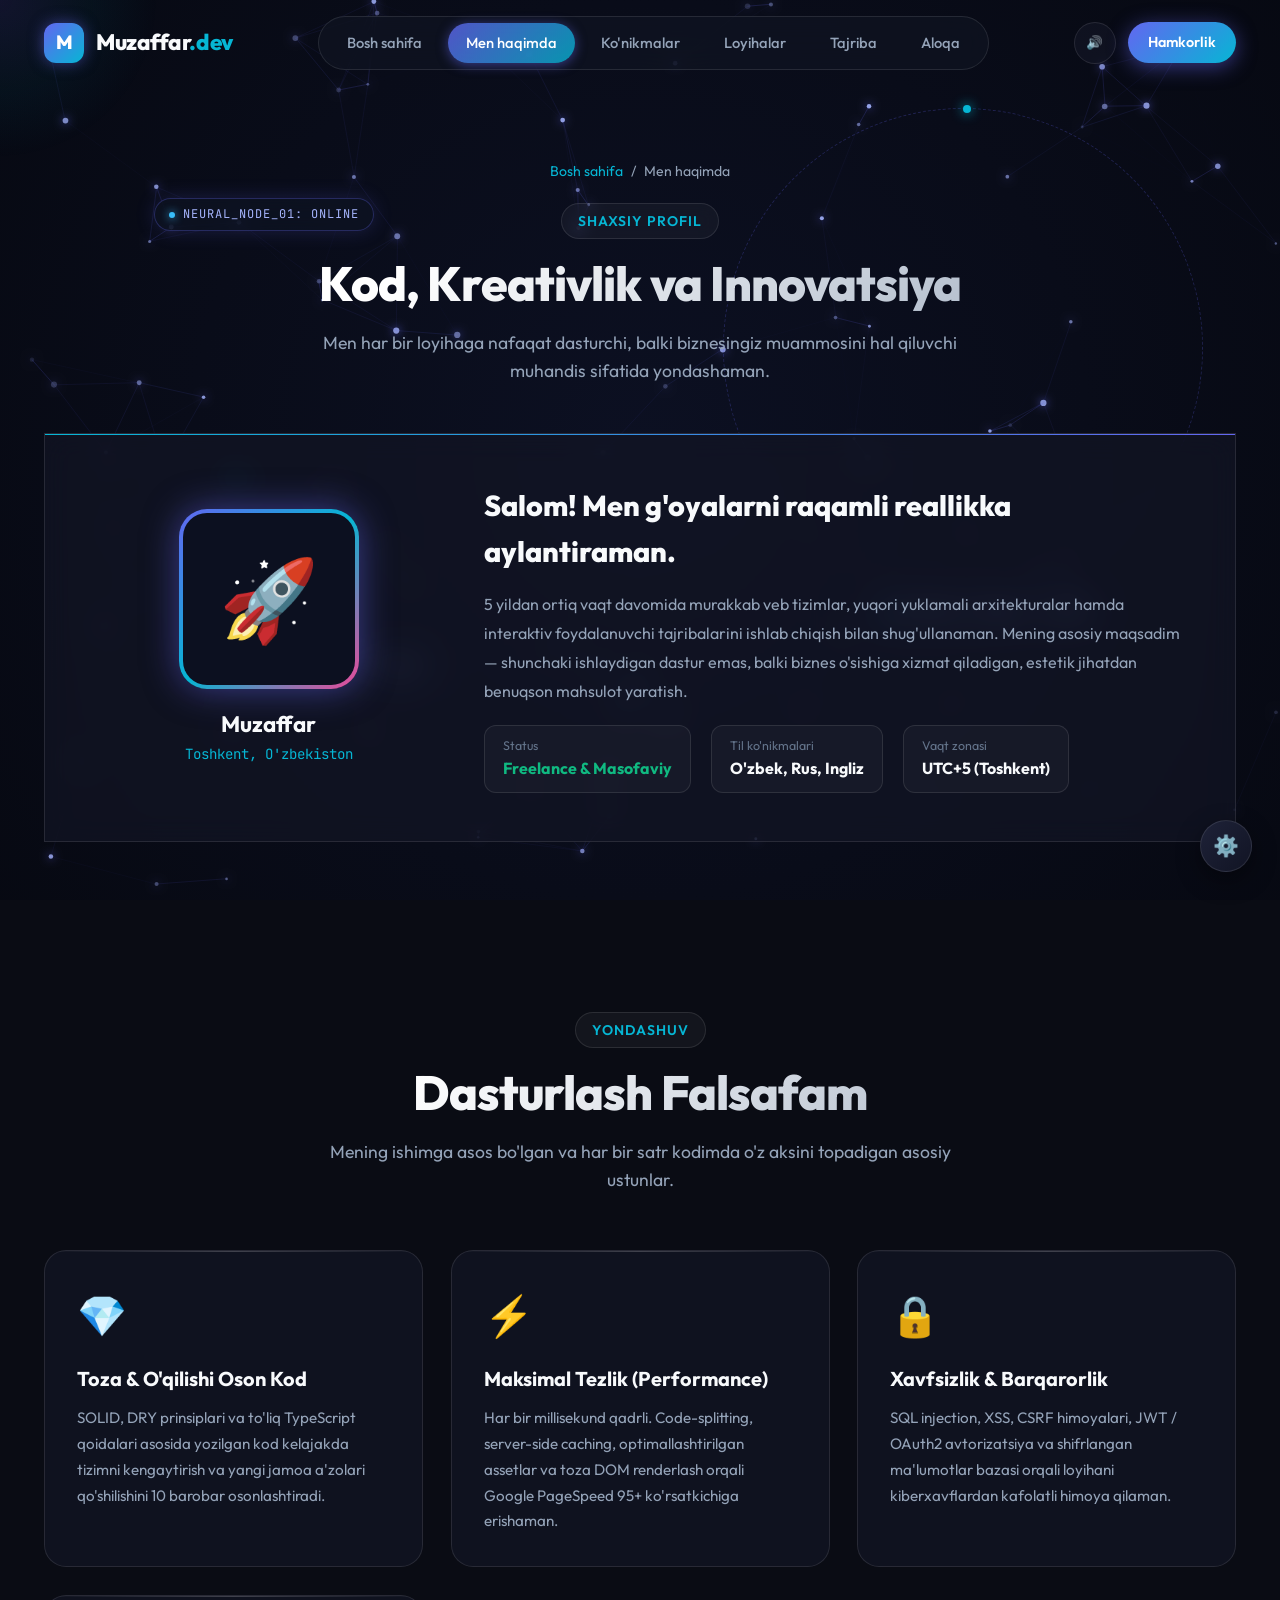
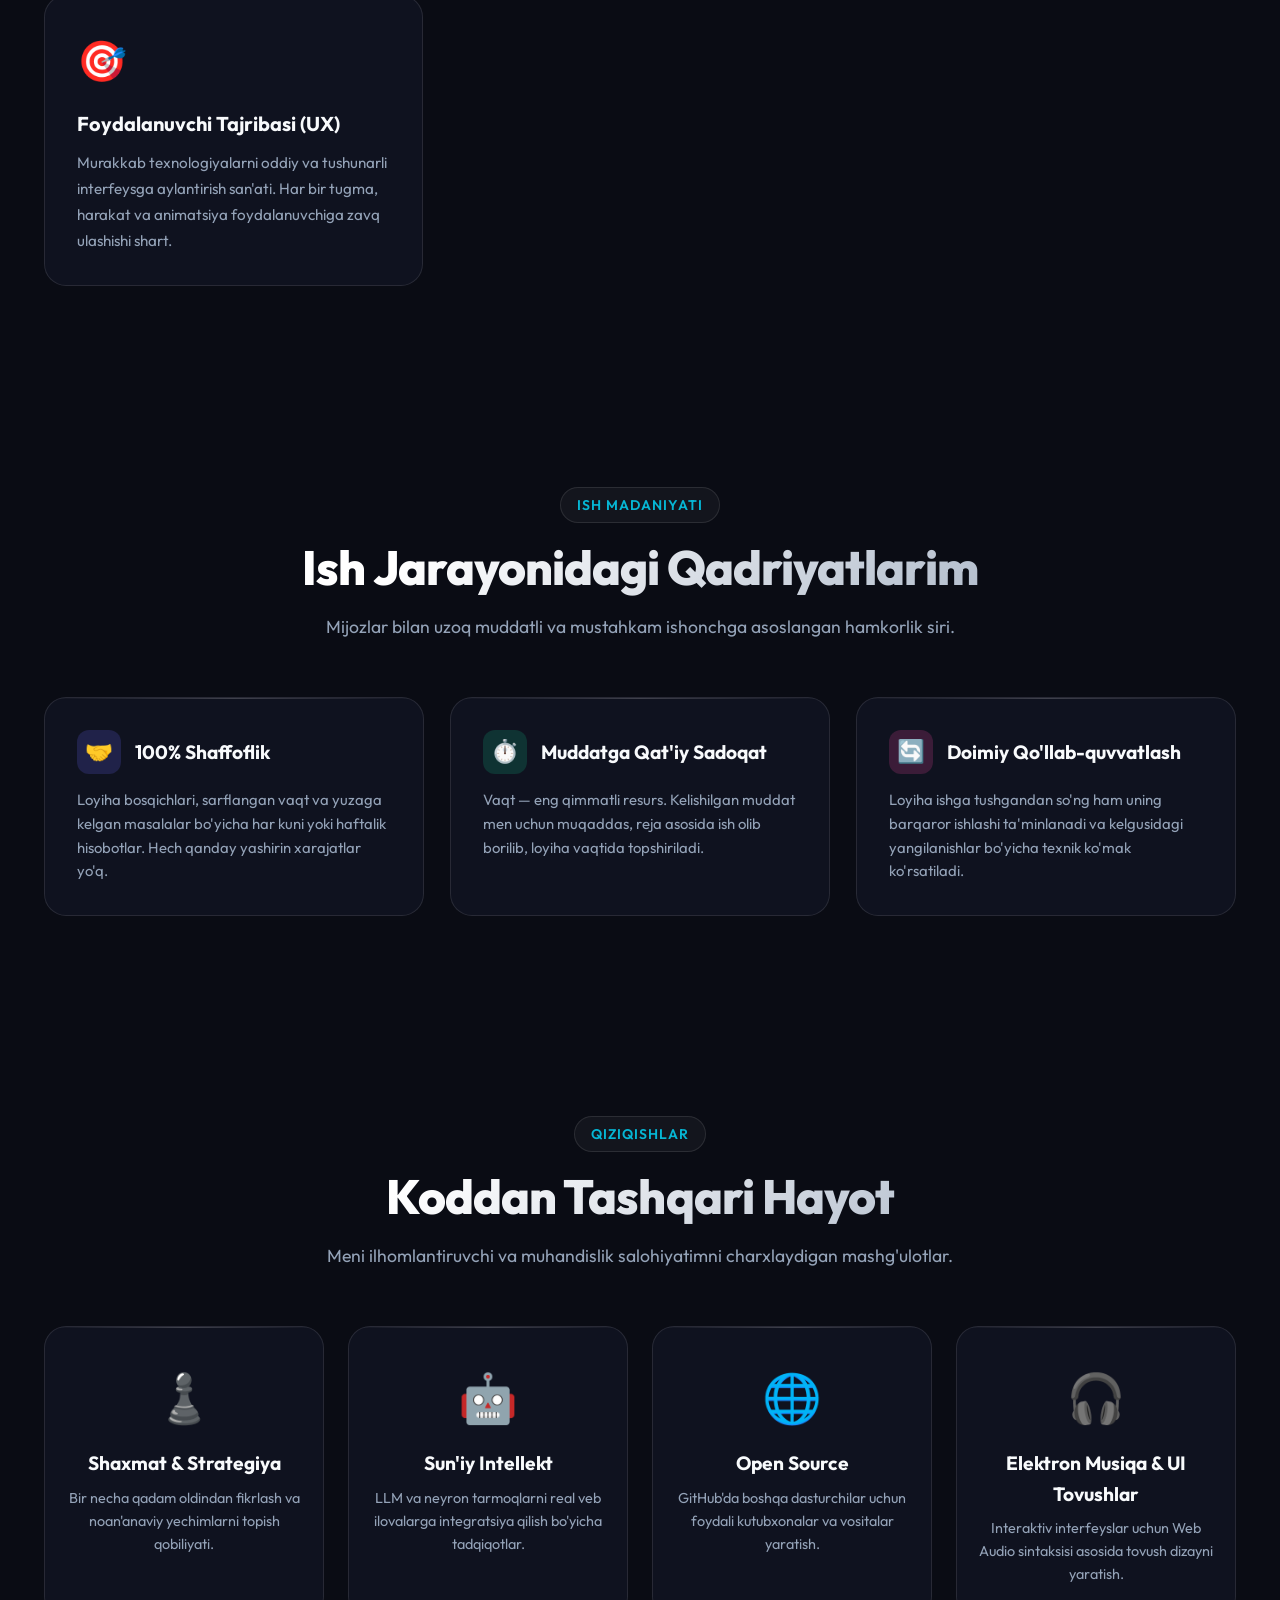
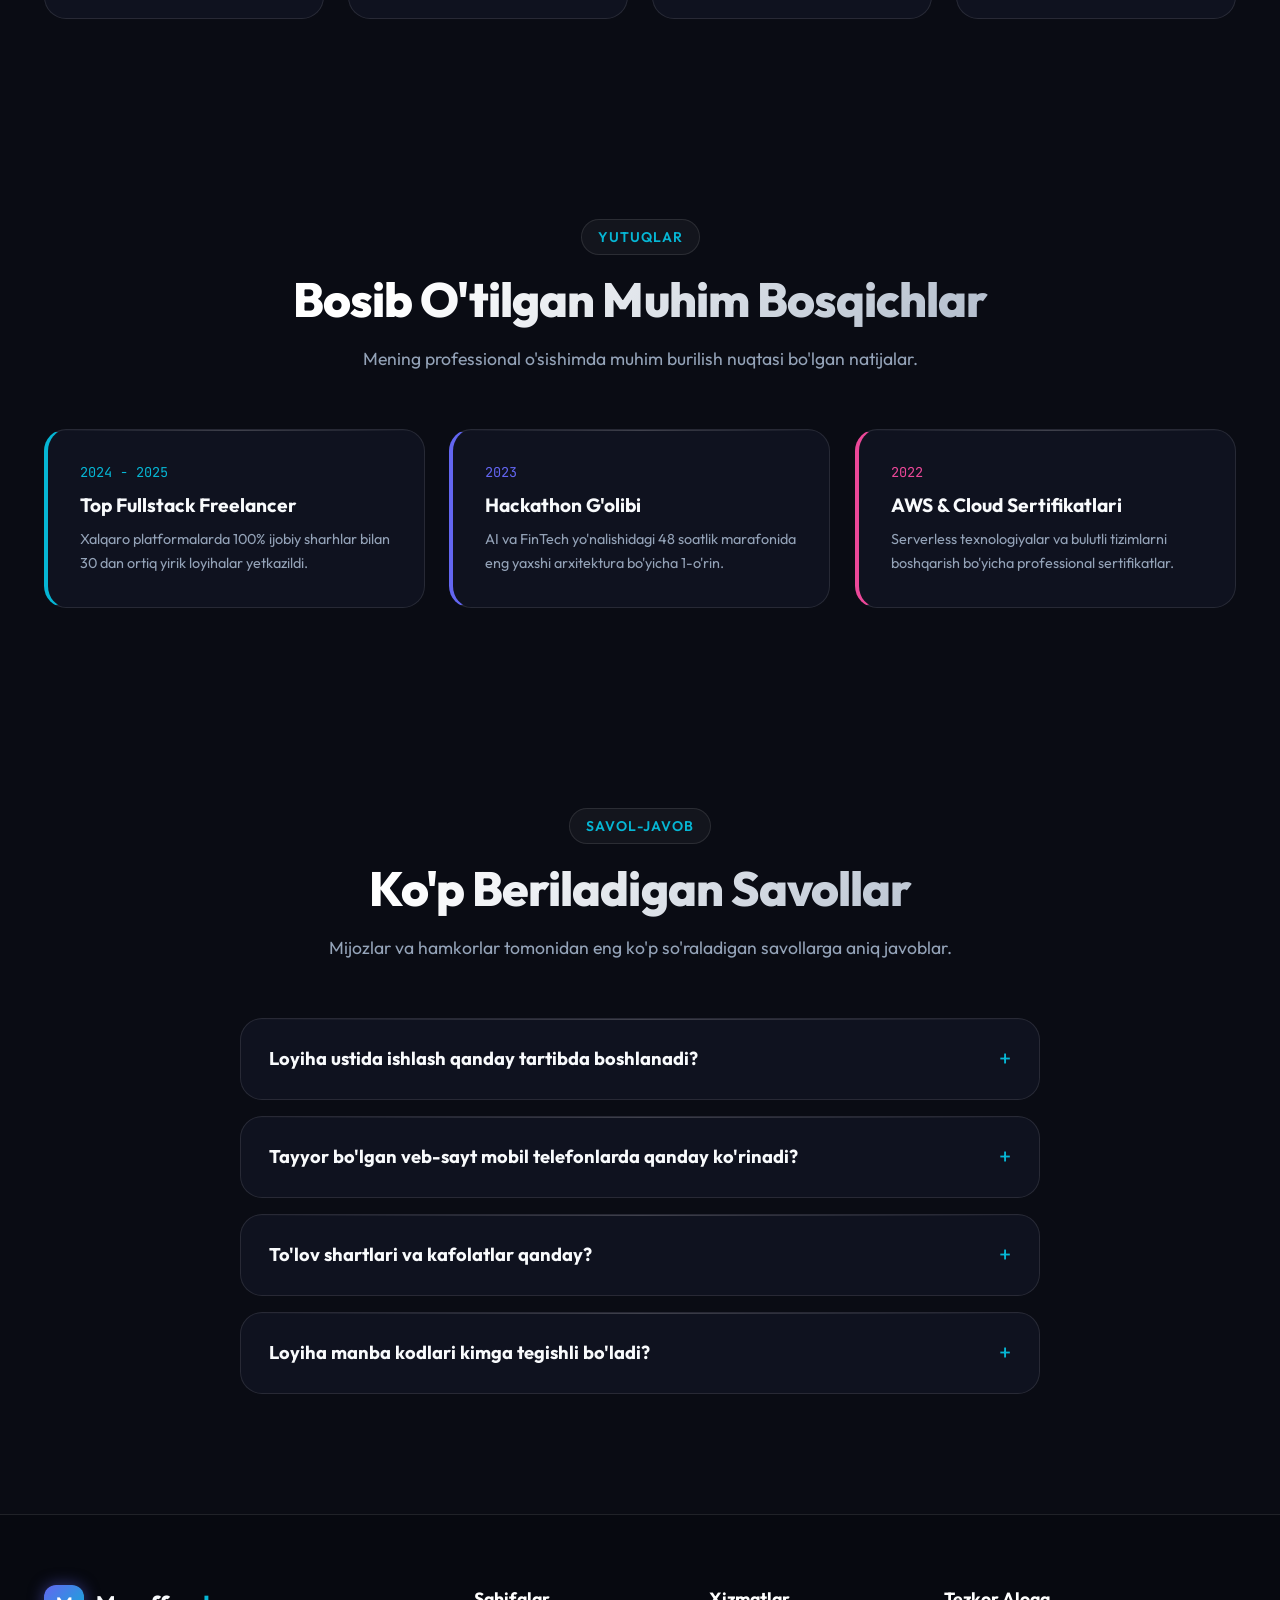
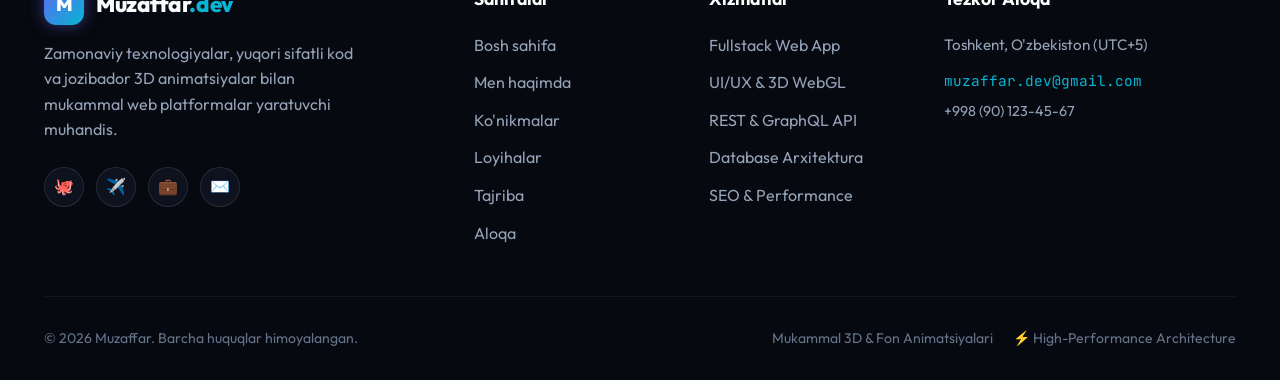
==== about.html @ ffdc5c99 "style vapage" ====
<!DOCTYPE html>
<html lang="uz">
<head>
  <meta charset="UTF-8">
  <meta name="viewport" content="width=device-width, initial-scale=1.0">
  <title>Men Haqimda | Muzaffar - Fullstack & Creative Engineer</title>
  <meta name="description" content="Muzaffar haqida batafsil ma'lumot, uning falsafasi, qadriyatlari, bosib o'tgan yo'li va shaxsiy loyihalari.">
  <link rel="preconnect" href="https://fonts.googleapis.com">
  <link rel="preconnect" href="https://fonts.gstatic.com" crossorigin>
  <link href="https://fonts.googleapis.com/css2?family=JetBrains+Mono:wght@400;600&family=Outfit:wght@300;400;500;600;700;800;900&display=swap" rel="stylesheet">
  <link rel="stylesheet" href="assets/css/style.css">
  <link rel="stylesheet" href="assets/css/backgrounds.css">
  <link rel="stylesheet" href="assets/css/animations.css">
</head>
<body class="theme-neural-mesh">
  <div id="scroll-progress"></div>
  <div id="cursor-glow"></div>

  <div id="background-stage">
    <canvas id="bg-canvas"></canvas>
    <div id="matched-elements-layer"></div>
  </div>

  <header class="site-header">
    <div class="container nav-container">
      <a href="index.html" class="brand-logo">
        <div class="logo-badge">M</div>
        <div class="logo-text">Muzaffar<span>.dev</span></div>
      </a>

      <ul class="nav-menu" id="nav-menu">
        <li><a href="index.html" class="nav-link">Bosh sahifa</a></li>
        <li><a href="about.html" class="nav-link active">Men haqimda</a></li>
        <li><a href="skills.html" class="nav-link">Ko'nikmalar</a></li>
        <li><a href="projects.html" class="nav-link">Loyihalar</a></li>
        <li><a href="experience.html" class="nav-link">Tajriba</a></li>
        <li><a href="contact.html" class="nav-link">Aloqa</a></li>
      </ul>

      <div class="nav-actions">
        <button class="icon-btn" id="sound-toggle-btn" title="Ovozni yoqish / o'chirish">🔊</button>
        <a href="contact.html" class="btn btn-primary" style="padding: 9px 20px; font-size: 0.9rem;">Hamkorlik</a>
        <button class="menu-toggle" id="menu-toggle" aria-label="Menyu">
          <span></span><span></span><span></span>
        </button>
      </div>
    </div>
  </header>

  <!-- ==========================================
       SECTION 1: ABOUT HERO & MISSION STATEMENT
       ========================================== -->
  <section class="page-hero">
    <div class="container">
      <div class="hero-breadcrumbs reveal-fade-down">
        <a href="index.html">Bosh sahifa</a> <span>/</span> <span>Men haqimda</span>
      </div>
      <span class="section-tag reveal-fade-up">Shaxsiy Profil</span>
      <h1 class="section-title reveal-fade-up delay-1">Kod, Kreativlik va Innovatsiya</h1>
      <p class="section-desc reveal-fade-up delay-2">
        Men har bir loyihaga nafaqat dasturchi, balki biznesingiz muammosini hal qiluvchi muhandis sifatida yondashaman.
      </p>

      <div class="glass-card glow-border reveal-scale delay-3" style="margin-top: 48px; padding: 48px; text-align: left;">
        <div style="display: grid; grid-template-columns: 1fr 2fr; gap: 40px; align-items: center;" class="about-hero-grid">
          <div style="text-align: center;">
            <div style="width: 180px; height: 180px; margin: 0 auto; border-radius: 28px; background: linear-gradient(135deg, var(--primary), var(--secondary), var(--accent)); padding: 4px; box-shadow: 0 0 35px var(--primary-glow);">
              <div style="width: 100%; height: 100%; border-radius: 24px; background: #0c1020; display: flex; align-items: center; justify-content: center; font-size: 5rem;">
                🚀
              </div>
            </div>
            <h3 style="font-size: 1.4rem; font-weight: 700; margin-top: 18px;">Muzaffar</h3>
            <p style="color: var(--secondary); font-family: var(--font-mono); font-size: 0.88rem;">Toshkent, O'zbekiston</p>
          </div>

          <div>
            <h2 style="font-size: 1.8rem; font-weight: 800; margin-bottom: 16px;">Salom! Men g'oyalarni raqamli reallikka aylantiraman.</h2>
            <p style="color: var(--text-muted); line-height: 1.8; margin-bottom: 20px;">
              5 yildan ortiq vaqt davomida murakkab veb tizimlar, yuqori yuklamali arxitekturalar hamda interaktiv foydalanuvchi tajribalarini ishlab chiqish bilan shug'ullanaman. Mening asosiy maqsadim — shunchaki ishlaydigan dastur emas, balki biznes o'sishiga xizmat qiladigan, estetik jihatdan benuqson mahsulot yaratish.
            </p>
            <div style="display: flex; gap: 20px; flex-wrap: wrap;">
              <div style="background: rgba(255,255,255,0.03); padding: 10px 18px; border-radius: 12px; border: 1px solid var(--border-glass);">
                <div style="color: var(--text-dim); font-size: 0.78rem;">Status</div>
                <strong style="color: #10b981;">Freelance & Masofaviy</strong>
              </div>
              <div style="background: rgba(255,255,255,0.03); padding: 10px 18px; border-radius: 12px; border: 1px solid var(--border-glass);">
                <div style="color: var(--text-dim); font-size: 0.78rem;">Til ko'nikmalari</div>
                <strong>O'zbek, Rus, Ingliz</strong>
              </div>
              <div style="background: rgba(255,255,255,0.03); padding: 10px 18px; border-radius: 12px; border: 1px solid var(--border-glass);">
                <div style="color: var(--text-dim); font-size: 0.78rem;">Vaqt zonasi</div>
                <strong>UTC+5 (Toshkent)</strong>
              </div>
            </div>
          </div>
        </div>
      </div>
    </div>
  </section>

  <!-- ==========================================
       SECTION 2: JOURNEY & DEV PHILOSOPHY
       ========================================== -->
  <section class="section">
    <div class="container">
      <div class="section-header reveal-fade-up">
        <span class="section-tag">Yondashuv</span>
        <h2 class="section-title">Dasturlash Falsafam</h2>
        <p class="section-desc">Mening ishimga asos bo'lgan va har bir satr kodimda o'z aksini topadigan asosiy ustunlar.</p>
      </div>

      <div style="display: grid; grid-template-columns: repeat(auto-fit, minmax(280px, 1fr)); gap: 28px;">
        
        <div class="glass-card tilt-card reveal-fade-up delay-1">
          <div style="font-size: 2.5rem; margin-bottom: 16px;">💎</div>
          <h3 style="font-size: 1.25rem; font-weight: 700; margin-bottom: 10px;">Toza & O'qilishi Oson Kod</h3>
          <p style="color: var(--text-muted); font-size: 0.95rem; line-height: 1.7;">
            SOLID, DRY prinsiplari va to'liq TypeScript qoidalari asosida yozilgan kod kelajakda tizimni kengaytirish va yangi jamoa a'zolari qo'shilishini 10 barobar osonlashtiradi.
          </p>
        </div>

        <div class="glass-card tilt-card reveal-fade-up delay-2">
          <div style="font-size: 2.5rem; margin-bottom: 16px;">⚡</div>
          <h3 style="font-size: 1.25rem; font-weight: 700; margin-bottom: 10px;">Maksimal Tezlik (Performance)</h3>
          <p style="color: var(--text-muted); font-size: 0.95rem; line-height: 1.7;">
            Har bir millisekund qadrli. Code-splitting, server-side caching, optimallashtirilgan assetlar va toza DOM renderlash orqali Google PageSpeed 95+ ko'rsatkichiga erishaman.
          </p>
        </div>

        <div class="glass-card tilt-card reveal-fade-up delay-3">
          <div style="font-size: 2.5rem; margin-bottom: 16px;">🔒</div>
          <h3 style="font-size: 1.25rem; font-weight: 700; margin-bottom: 10px;">Xavfsizlik & Barqarorlik</h3>
          <p style="color: var(--text-muted); font-size: 0.95rem; line-height: 1.7;">
            SQL injection, XSS, CSRF himoyalari, JWT / OAuth2 avtorizatsiya va shifrlangan ma'lumotlar bazasi orqali loyihani kiberxavflardan kafolatli himoya qilaman.
          </p>
        </div>

        <div class="glass-card tilt-card reveal-fade-up delay-4">
          <div style="font-size: 2.5rem; margin-bottom: 16px;">🎯</div>
          <h3 style="font-size: 1.25rem; font-weight: 700; margin-bottom: 10px;">Foydalanuvchi Tajribasi (UX)</h3>
          <p style="color: var(--text-muted); font-size: 0.95rem; line-height: 1.7;">
            Murakkab texnologiyalarni oddiy va tushunarli interfeysga aylantirish san'ati. Har bir tugma, harakat va animatsiya foydalanuvchiga zavq ulashishi shart.
          </p>
        </div>

      </div>
    </div>
  </section>

  <!-- ==========================================
       SECTION 3: CORE VALUES & WORK ETHIC
       ========================================== -->
  <section class="section">
    <div class="container">
      <div class="section-header reveal-fade-up">
        <span class="section-tag">Ish Madaniyati</span>
        <h2 class="section-title">Ish Jarayonidagi Qadriyatlarim</h2>
        <p class="section-desc">Mijozlar bilan uzoq muddatli va mustahkam ishonchga asoslangan hamkorlik siri.</p>
      </div>

      <div style="display: grid; grid-template-columns: repeat(auto-fit, minmax(320px, 1fr)); gap: 26px;">
        
        <div class="glass-card reveal-slide-left delay-1">
          <div style="display: flex; align-items: center; gap: 14px; margin-bottom: 14px;">
            <div style="width: 44px; height: 44px; border-radius: 12px; background: rgba(99, 102, 241, 0.2); display: flex; align-items: center; justify-content: center; font-size: 1.4rem;">🤝</div>
            <h4 style="font-size: 1.2rem; font-weight: 700;">100% Shaffoflik</h4>
          </div>
          <p style="color: var(--text-muted); font-size: 0.93rem; line-height: 1.6;">
            Loyiha bosqichlari, sarflangan vaqt va yuzaga kelgan masalalar bo'yicha har kuni yoki haftalik hisobotlar. Hech qanday yashirin xarajatlar yo'q.
          </p>
        </div>

        <div class="glass-card reveal-fade-up delay-2">
          <div style="display: flex; align-items: center; gap: 14px; margin-bottom: 14px;">
            <div style="width: 44px; height: 44px; border-radius: 12px; background: rgba(16, 185, 129, 0.2); display: flex; align-items: center; justify-content: center; font-size: 1.4rem;">⏱️</div>
            <h4 style="font-size: 1.2rem; font-weight: 700;">Muddatga Qat'iy Sadoqat</h4>
          </div>
          <p style="color: var(--text-muted); font-size: 0.93rem; line-height: 1.6;">
            Vaqt — eng qimmatli resurs. Kelishilgan muddat men uchun muqaddas, reja asosida ish olib borilib, loyiha vaqtida topshiriladi.
          </p>
        </div>

        <div class="glass-card reveal-slide-right delay-3">
          <div style="display: flex; align-items: center; gap: 14px; margin-bottom: 14px;">
            <div style="width: 44px; height: 44px; border-radius: 12px; background: rgba(236, 72, 153, 0.2); display: flex; align-items: center; justify-content: center; font-size: 1.4rem;">🔄</div>
            <h4 style="font-size: 1.2rem; font-weight: 700;">Doimiy Qo'llab-quvvatlash</h4>
          </div>
          <p style="color: var(--text-muted); font-size: 0.93rem; line-height: 1.6;">
            Loyiha ishga tushgandan so'ng ham uning barqaror ishlashi ta'minlanadi va kelgusidagi yangilanishlar bo'yicha texnik ko'mak ko'rsatiladi.
          </p>
        </div>

      </div>
    </div>
  </section>

  <!-- ==========================================
       SECTION 4: BEYOND CODING & PASSIONS
       ========================================== -->
  <section class="section">
    <div class="container">
      <div class="section-header reveal-fade-up">
        <span class="section-tag">Qiziqishlar</span>
        <h2 class="section-title">Koddan Tashqari Hayot</h2>
        <p class="section-desc">Meni ilhomlantiruvchi va muhandislik salohiyatimni charxlaydigan mashg'ulotlar.</p>
      </div>

      <div style="display: grid; grid-template-columns: repeat(auto-fit, minmax(260px, 1fr)); gap: 24px;">
        
        <div class="glass-card tilt-card reveal-scale delay-1" style="text-align: center; padding: 32px 20px;">
          <div style="font-size: 3rem; margin-bottom: 12px;">♟️</div>
          <h4 style="font-size: 1.2rem; font-weight: 700; margin-bottom: 8px;">Shaxmat & Strategiya</h4>
          <p style="color: var(--text-muted); font-size: 0.9rem;">Bir necha qadam oldindan fikrlash va noan'anaviy yechimlarni topish qobiliyati.</p>
        </div>

        <div class="glass-card tilt-card reveal-scale delay-2" style="text-align: center; padding: 32px 20px;">
          <div style="font-size: 3rem; margin-bottom: 12px;">🤖</div>
          <h4 style="font-size: 1.2rem; font-weight: 700; margin-bottom: 8px;">Sun'iy Intellekt</h4>
          <p style="color: var(--text-muted); font-size: 0.9rem;">LLM va neyron tarmoqlarni real veb ilovalarga integratsiya qilish bo'yicha tadqiqotlar.</p>
        </div>

        <div class="glass-card tilt-card reveal-scale delay-3" style="text-align: center; padding: 32px 20px;">
          <div style="font-size: 3rem; margin-bottom: 12px;">🌐</div>
          <h4 style="font-size: 1.2rem; font-weight: 700; margin-bottom: 8px;">Open Source</h4>
          <p style="color: var(--text-muted); font-size: 0.9rem;">GitHub'da boshqa dasturchilar uchun foydali kutubxonalar va vositalar yaratish.</p>
        </div>

        <div class="glass-card tilt-card reveal-scale delay-4" style="text-align: center; padding: 32px 20px;">
          <div style="font-size: 3rem; margin-bottom: 12px;">🎧</div>
          <h4 style="font-size: 1.2rem; font-weight: 700; margin-bottom: 8px;">Elektron Musiqa & UI Tovushlar</h4>
          <p style="color: var(--text-muted); font-size: 0.9rem;">Interaktiv interfeyslar uchun Web Audio sintaksisi asosida tovush dizayni yaratish.</p>
        </div>

      </div>
    </div>
  </section>

  <!-- ==========================================
       SECTION 5: MILESTONES & RECOGNITION
       ========================================== -->
  <section class="section">
    <div class="container">
      <div class="section-header reveal-fade-up">
        <span class="section-tag">Yutuqlar</span>
        <h2 class="section-title">Bosib O'tilgan Muhim Bosqichlar</h2>
        <p class="section-desc">Mening professional o'sishimda muhim burilish nuqtasi bo'lgan natijalar.</p>
      </div>

      <div style="display: grid; grid-template-columns: repeat(auto-fit, minmax(280px, 1fr)); gap: 24px;">
        
        <div class="glass-card reveal-fade-up delay-1" style="border-left: 4px solid var(--secondary);">
          <div style="color: var(--secondary); font-family: var(--font-mono); font-size: 0.85rem; margin-bottom: 6px;">2024 - 2025</div>
          <h4 style="font-size: 1.2rem; font-weight: 700; margin-bottom: 8px;">Top Fullstack Freelancer</h4>
          <p style="color: var(--text-muted); font-size: 0.9rem;">Xalqaro platformalarda 100% ijobiy sharhlar bilan 30 dan ortiq yirik loyihalar yetkazildi.</p>
        </div>

        <div class="glass-card reveal-fade-up delay-2" style="border-left: 4px solid var(--primary);">
          <div style="color: var(--primary); font-family: var(--font-mono); font-size: 0.85rem; margin-bottom: 6px;">2023</div>
          <h4 style="font-size: 1.2rem; font-weight: 700; margin-bottom: 8px;">Hackathon G'olibi</h4>
          <p style="color: var(--text-muted); font-size: 0.9rem;">AI va FinTech yo'nalishidagi 48 soatlik marafonida eng yaxshi arxitektura bo'yicha 1-o'rin.</p>
        </div>

        <div class="glass-card reveal-fade-up delay-3" style="border-left: 4px solid var(--accent);">
          <div style="color: var(--accent); font-family: var(--font-mono); font-size: 0.85rem; margin-bottom: 6px;">2022</div>
          <h4 style="font-size: 1.2rem; font-weight: 700; margin-bottom: 8px;">AWS & Cloud Sertifikatlari</h4>
          <p style="color: var(--text-muted); font-size: 0.9rem;">Serverless texnologiyalar va bulutli tizimlarni boshqarish bo'yicha professional sertifikatlar.</p>
        </div>

      </div>
    </div>
  </section>

  <!-- ==========================================
       SECTION 6: INTERACTIVE FAQ ACCORDION
       ========================================== -->
  <section class="section" style="padding-bottom: 120px;">
    <div class="container">
      <div class="section-header reveal-fade-up">
        <span class="section-tag">Savol-Javob</span>
        <h2 class="section-title">Ko'p Beriladigan Savollar</h2>
        <p class="section-desc">Mijozlar va hamkorlar tomonidan eng ko'p so'raladigan savollarga aniq javoblar.</p>
      </div>

      <div style="max-width: 800px; margin: 0 auto; display: flex; flex-direction: column; gap: 16px;">
        
        <div class="glass-card faq-item reveal-fade-up delay-1" style="padding: 22px 28px; cursor: pointer;">
          <div class="faq-question" style="display: flex; justify-content: space-between; align-items: center;">
            <h4 style="font-size: 1.15rem; font-weight: 700;">Loyiha ustida ishlash qanday tartibda boshlanadi?</h4>
            <span style="font-size: 1.4rem; color: var(--secondary);">+</span>
          </div>
          <div class="faq-answer" style="max-height: 0; overflow: hidden; transition: max-height 0.35s ease;">
            <p style="color: var(--text-muted); font-size: 0.95rem; line-height: 1.7; margin-top: 14px;">
              Dastlab qisqa suhbat orqali loyihaning talablari va maqsadlarini aniqlab olamiz. So'ngra texnik topshiriq (TT), aniq muddat va byudjet belgilanadi. Oldindan kelishilgan shartnoma asosida ish bosqichma-bosqich boshlanadi.
            </p>
          </div>
        </div>

        <div class="glass-card faq-item reveal-fade-up delay-2" style="padding: 22px 28px; cursor: pointer;">
          <div class="faq-question" style="display: flex; justify-content: space-between; align-items: center;">
            <h4 style="font-size: 1.15rem; font-weight: 700;">Tayyor bo'lgan veb-sayt mobil telefonlarda qanday ko'rinadi?</h4>
            <span style="font-size: 1.4rem; color: var(--secondary);">+</span>
          </div>
          <div class="faq-answer" style="max-height: 0; overflow: hidden; transition: max-height 0.35s ease;">
            <p style="color: var(--text-muted); font-size: 0.95rem; line-height: 1.7; margin-top: 14px;">
              Barcha loyihalar "Mobile-First" tamoyili bo'yicha tayyorlanadi. Har qanday o'lchamdagi ekranlarda — iPhone, Android, iPad yoki katta 4K monitorlarda interfeys birdek jozibador va moslashuvchan ko'rinadi.
            </p>
          </div>
        </div>

        <div class="glass-card faq-item reveal-fade-up delay-3" style="padding: 22px 28px; cursor: pointer;">
          <div class="faq-question" style="display: flex; justify-content: space-between; align-items: center;">
            <h4 style="font-size: 1.15rem; font-weight: 700;">To'lov shartlari va kafolatlar qanday?</h4>
            <span style="font-size: 1.4rem; color: var(--secondary);">+</span>
          </div>
          <div class="faq-answer" style="max-height: 0; overflow: hidden; transition: max-height 0.35s ease;">
            <p style="color: var(--text-muted); font-size: 0.95rem; line-height: 1.7; margin-top: 14px;">
              Odatda to'lov 2 yoki 3 bosqichda (oldindan 30-50%, qolgani topshirilganda) amalga oshiriladi. Loyiha topshirilgandan keyin 30 kun davomida bepul kafolatli texnik ko'mak taqdim etiladi.
            </p>
          </div>
        </div>

        <div class="glass-card faq-item reveal-fade-up delay-4" style="padding: 22px 28px; cursor: pointer;">
          <div class="faq-question" style="display: flex; justify-content: space-between; align-items: center;">
            <h4 style="font-size: 1.15rem; font-weight: 700;">Loyiha manba kodlari kimga tegishli bo'ladi?</h4>
            <span style="font-size: 1.4rem; color: var(--secondary);">+</span>
          </div>
          <div class="faq-answer" style="max-height: 0; overflow: hidden; transition: max-height 0.35s ease;">
            <p style="color: var(--text-muted); font-size: 0.95rem; line-height: 1.7; margin-top: 14px;">
              Loyiha yakunlangach barcha manba kodlari, ma'lumotlar bazasi va server huquqlari 100% buyurtmachiga topshiriladi. Kod to'liq hujjatlashtirilgan bo'ladi.
            </p>
          </div>
        </div>

      </div>
    </div>
  </section>

  <!-- Global Footer -->
  <footer class="site-footer">
    <div class="container">
      <div class="footer-grid">
        <div class="footer-brand">
          <a href="index.html" class="brand-logo" style="margin-bottom: 16px;">
            <div class="logo-badge">M</div>
            <div class="logo-text">Muzaffar<span>.dev</span></div>
          </a>
          <p>Zamonaviy texnologiyalar, yuqori sifatli kod va jozibador 3D animatsiyalar bilan mukammal web platformalar yaratuvchi muhandis.</p>
          <div class="social-links">
            <a href="https://github.com" target="_blank" class="social-icon" title="GitHub">🐙</a>
            <a href="https://t.me" target="_blank" class="social-icon" title="Telegram">✈️</a>
            <a href="https://linkedin.com" target="_blank" class="social-icon" title="LinkedIn">💼</a>
            <a href="mailto:muzaffar.dev@gmail.com" class="social-icon" title="Email">✉️</a>
          </div>
        </div>

        <div>
          <h4 class="footer-title">Sahifalar</h4>
          <ul class="footer-links">
            <li><a href="index.html">Bosh sahifa</a></li>
            <li><a href="about.html">Men haqimda</a></li>
            <li><a href="skills.html">Ko'nikmalar</a></li>
            <li><a href="projects.html">Loyihalar</a></li>
            <li><a href="experience.html">Tajriba</a></li>
            <li><a href="contact.html">Aloqa</a></li>
          </ul>
        </div>

        <div>
          <h4 class="footer-title">Xizmatlar</h4>
          <ul class="footer-links">
            <li><a href="skills.html">Fullstack Web App</a></li>
            <li><a href="skills.html">UI/UX & 3D WebGL</a></li>
            <li><a href="skills.html">REST & GraphQL API</a></li>
            <li><a href="skills.html">Database Arxitektura</a></li>
            <li><a href="skills.html">SEO & Performance</a></li>
          </ul>
        </div>

        <div>
          <h4 class="footer-title">Tezkor Aloqa</h4>
          <p style="color: var(--text-muted); font-size: 0.95rem; margin-bottom: 12px;">Toshkent, O'zbekiston (UTC+5)</p>
          <p style="color: var(--secondary); font-family: var(--font-mono); font-size: 0.9rem; margin-bottom: 8px;">muzaffar.dev@gmail.com</p>
          <p style="color: var(--text-muted); font-size: 0.9rem;">+998 (90) 123-45-67</p>
        </div>
      </div>

      <div class="footer-bottom">
        <div>© 2026 Muzaffar. Barcha huquqlar himoyalangan.</div>
        <div style="display: flex; gap: 20px;">
          <span>Mukammal 3D & Fon Animatsiyalari</span>
          <span>⚡ High-Performance Architecture</span>
        </div>
      </div>
    </div>
  </footer>

  <div class="floating-control-dock">
    <div class="bg-switcher-card" id="bg-switcher-dock">
      <div class="bg-switcher-title">
        <span>🎨 Fon Animatsiyasi (3 xil)</span>
      </div>
      <div class="bg-switcher-options">
        <button class="bg-mode-btn active" data-mode="neural-mesh">
          <span>🌌</span> Neyron Tarmoq
        </button>
        <button class="bg-mode-btn" data-mode="cyber-matrix">
          <span>⚡</span> Kiberpank
        </button>
        <button class="bg-mode-btn" data-mode="aurora-liquid">
          <span>🌊</span> Aura To'lqin
        </button>
      </div>
    </div>
    <button class="dock-trigger-btn" id="dock-trigger" title="Fon animatsiyasini almashtirish">
      ⚙️
    </button>
  </div>

  <script src="assets/js/background-engine.js"></script>
  <script src="assets/js/main.js"></script>
  <script src="assets/js/interactive-features.js"></script>
</body>
</html>
---- assets/css/style.css ----
:root {
  /* Color Palette */
  --bg-dark: #0a0c14;
  --bg-card: rgba(18, 22, 36, 0.72);
  --bg-card-hover: rgba(28, 34, 56, 0.85);
  --bg-glass: rgba(255, 255, 255, 0.04);
  --border-glass: rgba(255, 255, 255, 0.1);
  --border-glow: rgba(99, 102, 241, 0.3);
  
  /* Primary & Accent Accents */
  --primary: #6366f1;
  --primary-glow: rgba(99, 102, 241, 0.5);
  --secondary: #06b6d4;
  --accent: #ec4899;
  --accent-glow: rgba(236, 72, 153, 0.4);
  --success: #10b981;
  --warning: #f59e0b;

  /* Typography */
  --text-main: #f8fafc;
  --text-muted: #94a3b8;
  --text-dim: #64748b;
  --font-sans: 'Outfit', 'Inter', -apple-system, BlinkMacSystemFont, 'Segoe UI', Roboto, sans-serif;
  --font-mono: 'JetBrains Mono', 'Fira Code', monospace;

  /* Geometry & Shadows */
  --radius-sm: 8px;
  --radius-md: 14px;
  --radius-lg: 22px;
  --radius-full: 9999px;
  --shadow-glass: 0 8px 32px 0 rgba(0, 0, 0, 0.37);
  --shadow-neon: 0 0 25px var(--primary-glow);
  --transition-smooth: all 0.35s cubic-bezier(0.16, 1, 0.3, 1);
}

/* Global Reset */
*, *::before, *::after {
  box-sizing: border-box;
  margin: 0;
  padding: 0;
}

html {
  scroll-behavior: smooth;
  font-size: 16px;
  background-color: var(--bg-dark);
  color: var(--text-main);
}

body {
  font-family: var(--font-sans);
  min-height: 100vh;
  overflow-x: hidden;
  background: var(--bg-dark);
  position: relative;
  line-height: 1.6;
}

/* Scroll progress bar */
#scroll-progress {
  position: fixed;
  top: 0;
  left: 0;
  height: 3px;
  width: 0%;
  background: linear-gradient(90deg, var(--secondary), var(--primary), var(--accent));
  z-index: 9999;
  transition: width 0.1s ease;
  box-shadow: 0 0 10px var(--primary-glow);
}

/* Custom Cursor Follower */
#cursor-glow {
  position: fixed;
  width: 320px;
  height: 320px;
  border-radius: 50%;
  background: radial-gradient(circle, rgba(99, 102, 241, 0.12) 0%, rgba(6, 182, 212, 0.05) 40%, transparent 70%);
  pointer-events: none;
  transform: translate(-50%, -50%);
  z-index: 1;
  transition: transform 0.08s ease-out, background 0.5s ease;
}

/* Layout Utilities */
.container {
  max-width: 1240px;
  margin: 0 auto;
  padding: 0 24px;
  position: relative;
  z-index: 2;
}

.section {
  padding: 100px 0;
  position: relative;
  z-index: 2;
}

.section-header {
  text-align: center;
  margin-bottom: 56px;
}

.section-tag {
  display: inline-flex;
  align-items: center;
  gap: 8px;
  padding: 6px 16px;
  background: var(--bg-glass);
  border: 1px solid var(--border-glass);
  border-radius: var(--radius-full);
  color: var(--secondary);
  font-size: 0.875rem;
  font-weight: 600;
  letter-spacing: 1px;
  text-transform: uppercase;
  margin-bottom: 16px;
  backdrop-filter: blur(8px);
}

.section-title {
  font-size: clamp(2rem, 4vw, 3rem);
  font-weight: 800;
  letter-spacing: -0.02em;
  line-height: 1.2;
  margin-bottom: 16px;
  background: linear-gradient(135deg, #ffffff 30%, var(--text-muted) 100%);
  -webkit-background-clip: text;
  -webkit-text-fill-color: transparent;
}

.section-desc {
  color: var(--text-muted);
  max-width: 640px;
  margin: 0 auto;
  font-size: 1.1rem;
}

/* Header & Navbar */
.site-header {
  position: fixed;
  top: 0;
  left: 0;
  width: 100%;
  z-index: 1000;
  padding: 16px 0;
  transition: var(--transition-smooth);
}

.site-header.scrolled {
  padding: 10px 0;
  background: rgba(10, 12, 20, 0.85);
  backdrop-filter: blur(20px);
  border-bottom: 1px solid var(--border-glass);
  box-shadow: 0 4px 30px rgba(0, 0, 0, 0.5);
}

.nav-container {
  display: flex;
  align-items: center;
  justify-content: space-between;
}

.brand-logo {
  display: flex;
  align-items: center;
  gap: 12px;
  text-decoration: none;
  font-weight: 800;
  font-size: 1.4rem;
  color: var(--text-main);
  letter-spacing: -0.02em;
}

.logo-badge {
  width: 40px;
  height: 40px;
  border-radius: 12px;
  background: linear-gradient(135deg, var(--primary), var(--secondary));
  display: flex;
  align-items: center;
  justify-content: center;
  color: #fff;
  font-size: 1.2rem;
  box-shadow: 0 0 15px var(--primary-glow);
}

.logo-text span {
  color: var(--secondary);
}

.nav-menu {
  display: flex;
  align-items: center;
  gap: 8px;
  list-style: none;
  background: rgba(18, 22, 36, 0.6);
  padding: 6px 10px;
  border-radius: var(--radius-full);
  border: 1px solid var(--border-glass);
  backdrop-filter: blur(16px);
}

.nav-link {
  color: var(--text-muted);
  text-decoration: none;
  padding: 8px 18px;
  border-radius: var(--radius-full);
  font-size: 0.92rem;
  font-weight: 500;
  transition: var(--transition-smooth);
  display: flex;
  align-items: center;
  gap: 6px;
}

.nav-link:hover {
  color: var(--text-main);
  background: var(--bg-glass);
}

.nav-link.active {
  color: #fff;
  background: linear-gradient(135deg, rgba(99, 102, 241, 0.8), rgba(6, 182, 212, 0.8));
  box-shadow: 0 2px 12px var(--primary-glow);
}

.nav-actions {
  display: flex;
  align-items: center;
  gap: 12px;
}

/* Sound & Switcher Control Buttons */
.icon-btn {
  width: 42px;
  height: 42px;
  border-radius: 50%;
  background: var(--bg-card);
  border: 1px solid var(--border-glass);
  color: var(--text-main);
  display: flex;
  align-items: center;
  justify-content: center;
  cursor: pointer;
  transition: var(--transition-smooth);
}

.icon-btn:hover {
  background: var(--bg-card-hover);
  border-color: var(--secondary);
  box-shadow: 0 0 12px rgba(6, 182, 212, 0.3);
  transform: translateY(-2px);
}

.menu-toggle {
  display: none;
  flex-direction: column;
  gap: 5px;
  background: none;
  border: none;
  cursor: pointer;
  padding: 8px;
}

.menu-toggle span {
  display: block;
  width: 24px;
  height: 2px;
  background: var(--text-main);
  border-radius: 2px;
  transition: var(--transition-smooth);
}

/* Glassmorphism Cards */
.glass-card {
  background: var(--bg-card);
  border: 1px solid var(--border-glass);
  border-radius: var(--radius-lg);
  padding: 32px;
  backdrop-filter: blur(14px);
  transition: var(--transition-smooth);
  position: relative;
  overflow: hidden;
}

.glass-card::before {
  content: '';
  position: absolute;
  top: 0;
  left: 0;
  right: 0;
  height: 1px;
  background: linear-gradient(90deg, transparent, rgba(255, 255, 255, 0.2), transparent);
}

.glass-card:hover {
  transform: translateY(-6px);
  border-color: var(--border-glow);
  box-shadow: 0 16px 36px rgba(0, 0, 0, 0.4), 0 0 20px rgba(99, 102, 241, 0.15);
}

/* Buttons */
.btn {
  display: inline-flex;
  align-items: center;
  justify-content: center;
  gap: 10px;
  padding: 13px 28px;
  border-radius: var(--radius-full);
  font-weight: 600;
  font-size: 0.98rem;
  text-decoration: none;
  cursor: pointer;
  transition: var(--transition-smooth);
  border: none;
}

.btn-primary {
  background: linear-gradient(135deg, var(--primary) 0%, var(--secondary) 100%);
  color: #fff;
  box-shadow: 0 4px 20px var(--primary-glow);
}

.btn-primary:hover {
  box-shadow: 0 6px 28px rgba(99, 102, 241, 0.7);
  transform: translateY(-2px);
}

.btn-outline {
  background: var(--bg-glass);
  border: 1px solid var(--border-glass);
  color: var(--text-main);
  backdrop-filter: blur(8px);
}

.btn-outline:hover {
  background: rgba(255, 255, 255, 0.1);
  border-color: var(--text-main);
  transform: translateY(-2px);
}

/* Page Hero Common */
.page-hero {
  padding: 160px 0 70px 0;
  text-align: center;
  position: relative;
}

.hero-breadcrumbs {
  display: flex;
  align-items: center;
  justify-content: center;
  gap: 8px;
  font-size: 0.88rem;
  color: var(--text-muted);
  margin-bottom: 20px;
}

.hero-breadcrumbs a {
  color: var(--secondary);
  text-decoration: none;
}

/* Footer */
.site-footer {
  background: rgba(8, 10, 16, 0.95);
  border-top: 1px solid var(--border-glass);
  padding: 70px 0 30px 0;
  position: relative;
  z-index: 10;
}

.footer-grid {
  display: grid;
  grid-template-columns: 2fr 1fr 1fr 1.5fr;
  gap: 40px;
  margin-bottom: 50px;
}

.footer-brand p {
  color: var(--text-muted);
  margin: 16px 0 24px 0;
  max-width: 320px;
}

.footer-title {
  font-size: 1.1rem;
  font-weight: 700;
  margin-bottom: 20px;
  color: #fff;
}

.footer-links {
  list-style: none;
  display: flex;
  flex-direction: column;
  gap: 12px;
}

.footer-links a {
  color: var(--text-muted);
  text-decoration: none;
  transition: var(--transition-smooth);
}

.footer-links a:hover {
  color: var(--secondary);
  padding-left: 6px;
}

.social-links {
  display: flex;
  gap: 12px;
}

.social-icon {
  width: 40px;
  height: 40px;
  border-radius: 50%;
  background: var(--bg-card);
  border: 1px solid var(--border-glass);
  display: flex;
  align-items: center;
  justify-content: center;
  color: var(--text-muted);
  text-decoration: none;
  transition: var(--transition-smooth);
}

.social-icon:hover {
  color: #fff;
  background: var(--primary);
  border-color: var(--primary);
  transform: translateY(-3px);
  box-shadow: 0 5px 15px var(--primary-glow);
}

.footer-bottom {
  padding-top: 30px;
  border-top: 1px solid rgba(255, 255, 255, 0.05);
  display: flex;
  justify-content: space-between;
  align-items: center;
  color: var(--text-dim);
  font-size: 0.875rem;
}

/* Floating Switcher Controls Widget */
.floating-control-dock {
  position: fixed;
  bottom: 28px;
  right: 28px;
  z-index: 9990;
  display: flex;
  flex-direction: column;
  align-items: flex-end;
  gap: 12px;
}

.bg-switcher-card {
  background: rgba(14, 18, 30, 0.88);
  backdrop-filter: blur(16px);
  border: 1px solid var(--border-glass);
  padding: 14px 18px;
  border-radius: 20px;
  box-shadow: var(--shadow-glass);
  display: flex;
  flex-direction: column;
  gap: 10px;
  transform: scale(0.95);
  opacity: 0;
  pointer-events: none;
  transform-origin: bottom right;
  transition: all 0.3s cubic-bezier(0.16, 1, 0.3, 1);
}

.bg-switcher-card.active {
  transform: scale(1);
  opacity: 1;
  pointer-events: auto;
}

.bg-switcher-title {
  font-size: 0.8rem;
  font-weight: 700;
  text-transform: uppercase;
  letter-spacing: 1px;
  color: var(--text-muted);
  display: flex;
  align-items: center;
  justify-content: space-between;
}

.bg-switcher-options {
  display: flex;
  gap: 8px;
}

.bg-mode-btn {
  background: var(--bg-glass);
  border: 1px solid var(--border-glass);
  color: var(--text-muted);
  padding: 8px 12px;
  border-radius: 12px;
  cursor: pointer;
  display: flex;
  align-items: center;
  gap: 6px;
  font-size: 0.82rem;
  font-weight: 600;
  transition: var(--transition-smooth);
}

.bg-mode-btn:hover {
  background: rgba(255, 255, 255, 0.08);
  color: #fff;
}

.bg-mode-btn.active {
  background: linear-gradient(135deg, var(--primary), var(--secondary));
  color: #fff;
  border-color: transparent;
  box-shadow: 0 0 12px var(--primary-glow);
}

.dock-trigger-btn {
  background: linear-gradient(135deg, #1e2238, #111424);
  border: 1px solid var(--border-glass);
  color: #fff;
  width: 52px;
  height: 52px;
  border-radius: 50%;
  display: flex;
  align-items: center;
  justify-content: center;
  font-size: 1.3rem;
  cursor: pointer;
  box-shadow: 0 8px 24px rgba(0, 0, 0, 0.4);
  transition: var(--transition-smooth);
}

.dock-trigger-btn:hover {
  transform: rotate(45deg) scale(1.08);
  border-color: var(--secondary);
  box-shadow: 0 0 20px var(--secondary);
}

/* Toast Notifications */
.toast-msg {
  position: fixed;
  bottom: 30px;
  left: 50%;
  transform: translateX(-50%) translateY(100px);
  background: rgba(18, 24, 40, 0.95);
  border: 1px solid var(--secondary);
  padding: 12px 24px;
  border-radius: var(--radius-full);
  color: #fff;
  font-size: 0.95rem;
  font-weight: 500;
  box-shadow: 0 10px 30px rgba(0, 0, 0, 0.5), 0 0 20px rgba(6, 182, 212, 0.3);
  backdrop-filter: blur(16px);
  z-index: 10000;
  transition: transform 0.4s cubic-bezier(0.16, 1, 0.3, 1), opacity 0.4s ease;
  opacity: 0;
  pointer-events: none;
}

.toast-msg.show {
  transform: translateX(-50%) translateY(0);
  opacity: 1;
}

/* Responsive Media Queries */
@media (max-width: 992px) {
  .footer-grid {
    grid-template-columns: 1fr 1fr;
  }
}

@media (max-width: 768px) {
  .nav-menu {
    position: fixed;
    top: 75px;
    left: 20px;
    right: 20px;
    flex-direction: column;
    background: rgba(15, 18, 30, 0.96);
    padding: 24px;
    border-radius: 20px;
    border: 1px solid var(--border-glass);
    display: none;
    backdrop-filter: blur(24px);
    box-shadow: 0 20px 40px rgba(0,0,0,0.8);
  }
  .nav-menu.open {
    display: flex;
  }
  .menu-toggle {
    display: flex;
  }
  .footer-grid {
    grid-template-columns: 1fr;
  }
  .footer-bottom {
    flex-direction: column;
    gap: 16px;
    text-align: center;
  }
  .bg-switcher-options {
    flex-direction: column;
  }
}
---- assets/css/backgrounds.css ----
/* ===================================================
   BACKGROUND ANIMATION SYSTEM & MATCHED ELEMENTS
   Modes: 
   1. neural-mesh (Cosmic Constellation & Neural Particles)
   2. cyber-matrix (Cyberpunk Perspective Grid & Matrix Rain)
   3. aurora-liquid (Fluid Chromatic Aurora & Liquid Spheres)
   =================================================== */

#background-stage {
  position: fixed;
  top: 0;
  left: 0;
  width: 100vw;
  height: 100vh;
  z-index: 0;
  pointer-events: none;
  overflow: hidden;
  transition: opacity 0.5s ease;
}

#bg-canvas {
  position: absolute;
  top: 0;
  left: 0;
  width: 100%;
  height: 100%;
  z-index: 1;
}

/* Container for HTML floating elements matching current background */
#matched-elements-layer {
  position: absolute;
  top: 0;
  left: 0;
  width: 100%;
  height: 100%;
  z-index: 2;
  pointer-events: none;
}

/* ===================================================
   1. NEURAL MESH MATCHED ELEMENTS
   =================================================== */
.theme-neural-mesh {
  --theme-primary: #6366f1;
  --theme-secondary: #06b6d4;
  --theme-ambient-glow: rgba(99, 102, 241, 0.15);
}

.neural-node-ring {
  position: absolute;
  border-radius: 50%;
  border: 1px dashed rgba(99, 102, 241, 0.25);
  pointer-events: none;
  animation: spinSlow 30s linear infinite;
}

.neural-node-ring::after {
  content: '';
  position: absolute;
  top: -4px;
  left: 50%;
  width: 8px;
  height: 8px;
  border-radius: 50%;
  background: var(--secondary);
  box-shadow: 0 0 12px var(--secondary);
}

.neural-data-chip {
  position: absolute;
  background: rgba(14, 20, 36, 0.65);
  border: 1px solid rgba(99, 102, 241, 0.3);
  backdrop-filter: blur(10px);
  padding: 6px 14px;
  border-radius: 20px;
  color: #a5b4fc;
  font-family: var(--font-mono);
  font-size: 0.75rem;
  letter-spacing: 1px;
  display: flex;
  align-items: center;
  gap: 8px;
  box-shadow: 0 0 20px rgba(99, 102, 241, 0.2);
  animation: floatDrift 8s ease-in-out infinite alternate;
}

.neural-pulse-dot {
  width: 6px;
  height: 6px;
  border-radius: 50%;
  background: #38bdf8;
  box-shadow: 0 0 8px #38bdf8;
  animation: pulseBeacon 2s infinite ease-in-out;
}

/* ===================================================
   2. CYBER MATRIX MATCHED ELEMENTS
   =================================================== */
.theme-cyber-matrix {
  --theme-primary: #10b981;
  --theme-secondary: #00ffcc;
  --theme-ambient-glow: rgba(16, 185, 129, 0.18);
}

.cyber-scanline {
  position: absolute;
  top: 0;
  left: 0;
  width: 100%;
  height: 4px;
  background: linear-gradient(90deg, transparent, rgba(0, 255, 204, 0.6), transparent);
  box-shadow: 0 0 15px rgba(0, 255, 204, 0.8);
  opacity: 0.7;
  animation: scanlineSweep 7s linear infinite;
}

.cyber-hud-badge {
  position: absolute;
  font-family: var(--font-mono);
  font-size: 0.76rem;
  color: #00ffcc;
  background: rgba(4, 18, 14, 0.75);
  border: 1px solid rgba(0, 255, 204, 0.4);
  padding: 8px 14px;
  border-radius: 4px;
  box-shadow: 0 0 18px rgba(0, 255, 204, 0.2);
  display: flex;
  align-items: center;
  gap: 8px;
  text-transform: uppercase;
  letter-spacing: 1.5px;
  animation: cyberFloat 6s ease-in-out infinite alternate;
}

.cyber-reticle {
  position: absolute;
  width: 80px;
  height: 80px;
  border: 1px solid rgba(0, 255, 204, 0.35);
  border-radius: 50%;
  pointer-events: none;
  animation: reticleRotate 12s linear infinite;
}

.cyber-reticle::before {
  content: '';
  position: absolute;
  top: 50%;
  left: -6px;
  right: -6px;
  height: 1px;
  background: rgba(0, 255, 204, 0.6);
}

.cyber-reticle::after {
  content: '';
  position: absolute;
  left: 50%;
  top: -6px;
  bottom: -6px;
  width: 1px;
  background: rgba(0, 255, 204, 0.6);
}

/* ===================================================
   3. AURORA LIQUID MATCHED ELEMENTS
   =================================================== */
.theme-aurora-liquid {
  --theme-primary: #ec4899;
  --theme-secondary: #8b5cf6;
  --theme-ambient-glow: rgba(236, 72, 153, 0.2);
}

.aurora-glass-prism {
  position: absolute;
  background: rgba(255, 255, 255, 0.05);
  border: 1px solid rgba(255, 255, 255, 0.25);
  backdrop-filter: blur(16px);
  border-radius: 28px;
  box-shadow: 0 8px 32px rgba(236, 72, 153, 0.25), inset 0 0 15px rgba(255, 255, 255, 0.1);
  transform: rotate(15deg);
  animation: prismFloat 9s ease-in-out infinite alternate;
}

.aurora-liquid-orb {
  position: absolute;
  border-radius: 50%;
  filter: blur(40px);
  opacity: 0.45;
  pointer-events: none;
  animation: orbMorph 14s ease-in-out infinite alternate;
}

.aurora-crystal-tag {
  position: absolute;
  padding: 8px 16px;
  background: rgba(30, 15, 45, 0.6);
  border: 1px solid rgba(236, 72, 153, 0.4);
  border-radius: 30px;
  color: #f472b6;
  font-size: 0.8rem;
  font-weight: 600;
  letter-spacing: 1px;
  box-shadow: 0 0 20px rgba(236, 72, 153, 0.3);
  backdrop-filter: blur(12px);
  display: flex;
  align-items: center;
  gap: 8px;
  animation: floatDrift 7s ease-in-out infinite alternate;
}

/* ===================================================
   ANIMATION KEYFRAMES
   =================================================== */
@keyframes spinSlow {
  from { transform: rotate(0deg); }
  to { transform: rotate(360deg); }
}

@keyframes reticleRotate {
  from { transform: rotate(0deg); }
  to { transform: rotate(360deg); }
}

@keyframes pulseBeacon {
  0%, 100% { opacity: 0.3; transform: scale(0.9); }
  50% { opacity: 1; transform: scale(1.4); }
}

@keyframes floatDrift {
  0% { transform: translateY(0px) rotate(0deg); }
  100% { transform: translateY(-24px) rotate(4deg); }
}

@keyframes cyberFloat {
  0% { transform: translateY(0px) translateX(0px); }
  50% { transform: translateY(-16px) translateX(8px); }
  100% { transform: translateY(8px) translateX(-6px); }
}

@keyframes scanlineSweep {
  0% { top: -10%; opacity: 0; }
  10% { opacity: 0.8; }
  90% { opacity: 0.8; }
  100% { top: 110%; opacity: 0; }
}

@keyframes prismFloat {
  0% { transform: translateY(0px) rotate(15deg) scale(1); }
  50% { transform: translateY(-25px) rotate(22deg) scale(1.05); }
  100% { transform: translateY(10px) rotate(10deg) scale(0.98); }
}

@keyframes orbMorph {
  0% { border-radius: 50% 50% 50% 50%; transform: scale(1) translate(0, 0); }
  33% { border-radius: 40% 60% 70% 30% / 50% 60% 30% 60%; transform: scale(1.15) translate(30px, -20px); }
  66% { border-radius: 60% 40% 30% 70% / 60% 30% 70% 40%; transform: scale(0.9) translate(-25px, 25px); }
  100% { border-radius: 50% 50% 50% 50%; transform: scale(1) translate(0, 0); }
}
---- assets/css/animations.css ----
/* ===================================================
   EXTENSIVE ANIMATIONS, 3D EFFECTS & MICRO-INTERACTIONS
   =================================================== */

/* Reveal on Scroll Transitions */
.reveal-init {
  opacity: 0;
  transition: opacity 0.8s cubic-bezier(0.16, 1, 0.3, 1), transform 0.8s cubic-bezier(0.16, 1, 0.3, 1);
  will-change: opacity, transform;
}

.reveal-fade-up {
  opacity: 0;
  transform: translateY(40px);
}

.reveal-fade-up.revealed {
  opacity: 1;
  transform: translateY(0);
}

.reveal-fade-down {
  opacity: 0;
  transform: translateY(-40px);
}

.reveal-fade-down.revealed {
  opacity: 1;
  transform: translateY(0);
}

.reveal-scale {
  opacity: 0;
  transform: scale(0.92);
}

.reveal-scale.revealed {
  opacity: 1;
  transform: scale(1);
}

.reveal-slide-left {
  opacity: 0;
  transform: translateX(-50px);
}

.reveal-slide-left.revealed {
  opacity: 1;
  transform: translateX(0);
}

.reveal-slide-right {
  opacity: 0;
  transform: translateX(50px);
}

.reveal-slide-right.revealed {
  opacity: 1;
  transform: translateX(0);
}

/* Stagger delays */
.delay-1 { transition-delay: 0.1s !important; }
.delay-2 { transition-delay: 0.2s !important; }
.delay-3 { transition-delay: 0.3s !important; }
.delay-4 { transition-delay: 0.4s !important; }
.delay-5 { transition-delay: 0.5s !important; }
.delay-6 { transition-delay: 0.6s !important; }

/* 3D Tilt Card Base */
.tilt-card {
  transform-style: preserve-3d;
  perspective: 1000px;
  will-change: transform;
}

.tilt-inner {
  transform: translateZ(20px);
  transition: transform 0.3s ease;
}

/* Glowing Border Animation */
.glow-border {
  position: relative;
  border-radius: inherit;
}

.glow-border::before {
  content: '';
  position: absolute;
  inset: -1px;
  border-radius: inherit;
  padding: 1px;
  background: linear-gradient(135deg, var(--secondary), var(--primary), var(--accent), var(--secondary));
  background-size: 300% 300%;
  -webkit-mask: linear-gradient(#fff 0 0) content-box, linear-gradient(#fff 0 0);
  -webkit-mask-composite: xor;
  mask-composite: exclude;
  animation: borderRotate 6s linear infinite;
  pointer-events: none;
}

@keyframes borderRotate {
  0% { background-position: 0% 50%; }
  50% { background-position: 100% 50%; }
  100% { background-position: 0% 50%; }
}

/* Floating Animation */
.floating {
  animation: floatingSlow 4s ease-in-out infinite alternate;
}

@keyframes floatingSlow {
  0% { transform: translateY(0); }
  100% { transform: translateY(-12px); }
}

/* Pulsing Badge & Radar Glow */
.radar-pulse {
  position: relative;
}

.radar-pulse::after {
  content: '';
  position: absolute;
  inset: -4px;
  border-radius: inherit;
  border: 1px solid var(--secondary);
  animation: radarWave 2s cubic-bezier(0.24, 0, 0.38, 1) infinite;
}

@keyframes radarWave {
  0% { transform: scale(1); opacity: 0.9; }
  100% { transform: scale(1.6); opacity: 0; }
}

/* Shimmer Loading / Accent Effect */
.shimmer-text {
  background: linear-gradient(90deg, #ffffff 0%, var(--secondary) 25%, #ffffff 50%, var(--accent) 75%, #ffffff 100%);
  background-size: 200% auto;
  color: #000;
  -webkit-background-clip: text;
  -webkit-text-fill-color: transparent;
  animation: shimmer 4s linear infinite;
}

@keyframes shimmer {
  to { background-position: 200% center; }
}

/* Magnetic Button Glow */
.btn-magnetic {
  position: relative;
  overflow: hidden;
}

.btn-magnetic::after {
  content: '';
  position: absolute;
  top: 50%;
  left: 50%;
  width: 120%;
  height: 120%;
  background: radial-gradient(circle, rgba(255, 255, 255, 0.25) 0%, transparent 60%);
  transform: translate(-50%, -50%) scale(0);
  opacity: 0;
  transition: transform 0.5s ease, opacity 0.5s ease;
  pointer-events: none;
}

.btn-magnetic:hover::after {
  transform: translate(-50%, -50%) scale(1);
  opacity: 1;
}

/* Modal Popup Transition */
.modal-overlay {
  position: fixed;
  inset: 0;
  background: rgba(4, 6, 12, 0.85);
  backdrop-filter: blur(16px);
  z-index: 10001;
  display: flex;
  align-items: center;
  justify-content: center;
  opacity: 0;
  pointer-events: none;
  transition: opacity 0.35s ease;
  padding: 20px;
}

.modal-overlay.active {
  opacity: 1;
  pointer-events: auto;
}

.modal-content {
  background: #111526;
  border: 1px solid var(--border-glass);
  border-radius: var(--radius-lg);
  max-width: 600px;
  width: 100%;
  padding: 36px;
  box-shadow: 0 25px 60px rgba(0, 0, 0, 0.6), 0 0 30px var(--primary-glow);
  transform: scale(0.9) translateY(20px);
  transition: transform 0.35s cubic-bezier(0.16, 1, 0.3, 1);
  position: relative;
}

.modal-overlay.active .modal-content {
  transform: scale(1) translateY(0);
}

.modal-close {
  position: absolute;
  top: 18px;
  right: 18px;
  width: 36px;
  height: 36px;
  background: rgba(255, 255, 255, 0.05);
  border: 1px solid var(--border-glass);
  border-radius: 50%;
  color: var(--text-muted);
  display: flex;
  align-items: center;
  justify-content: center;
  cursor: pointer;
  transition: var(--transition-smooth);
}

.modal-close:hover {
  background: rgba(255, 255, 255, 0.15);
  color: #fff;
}
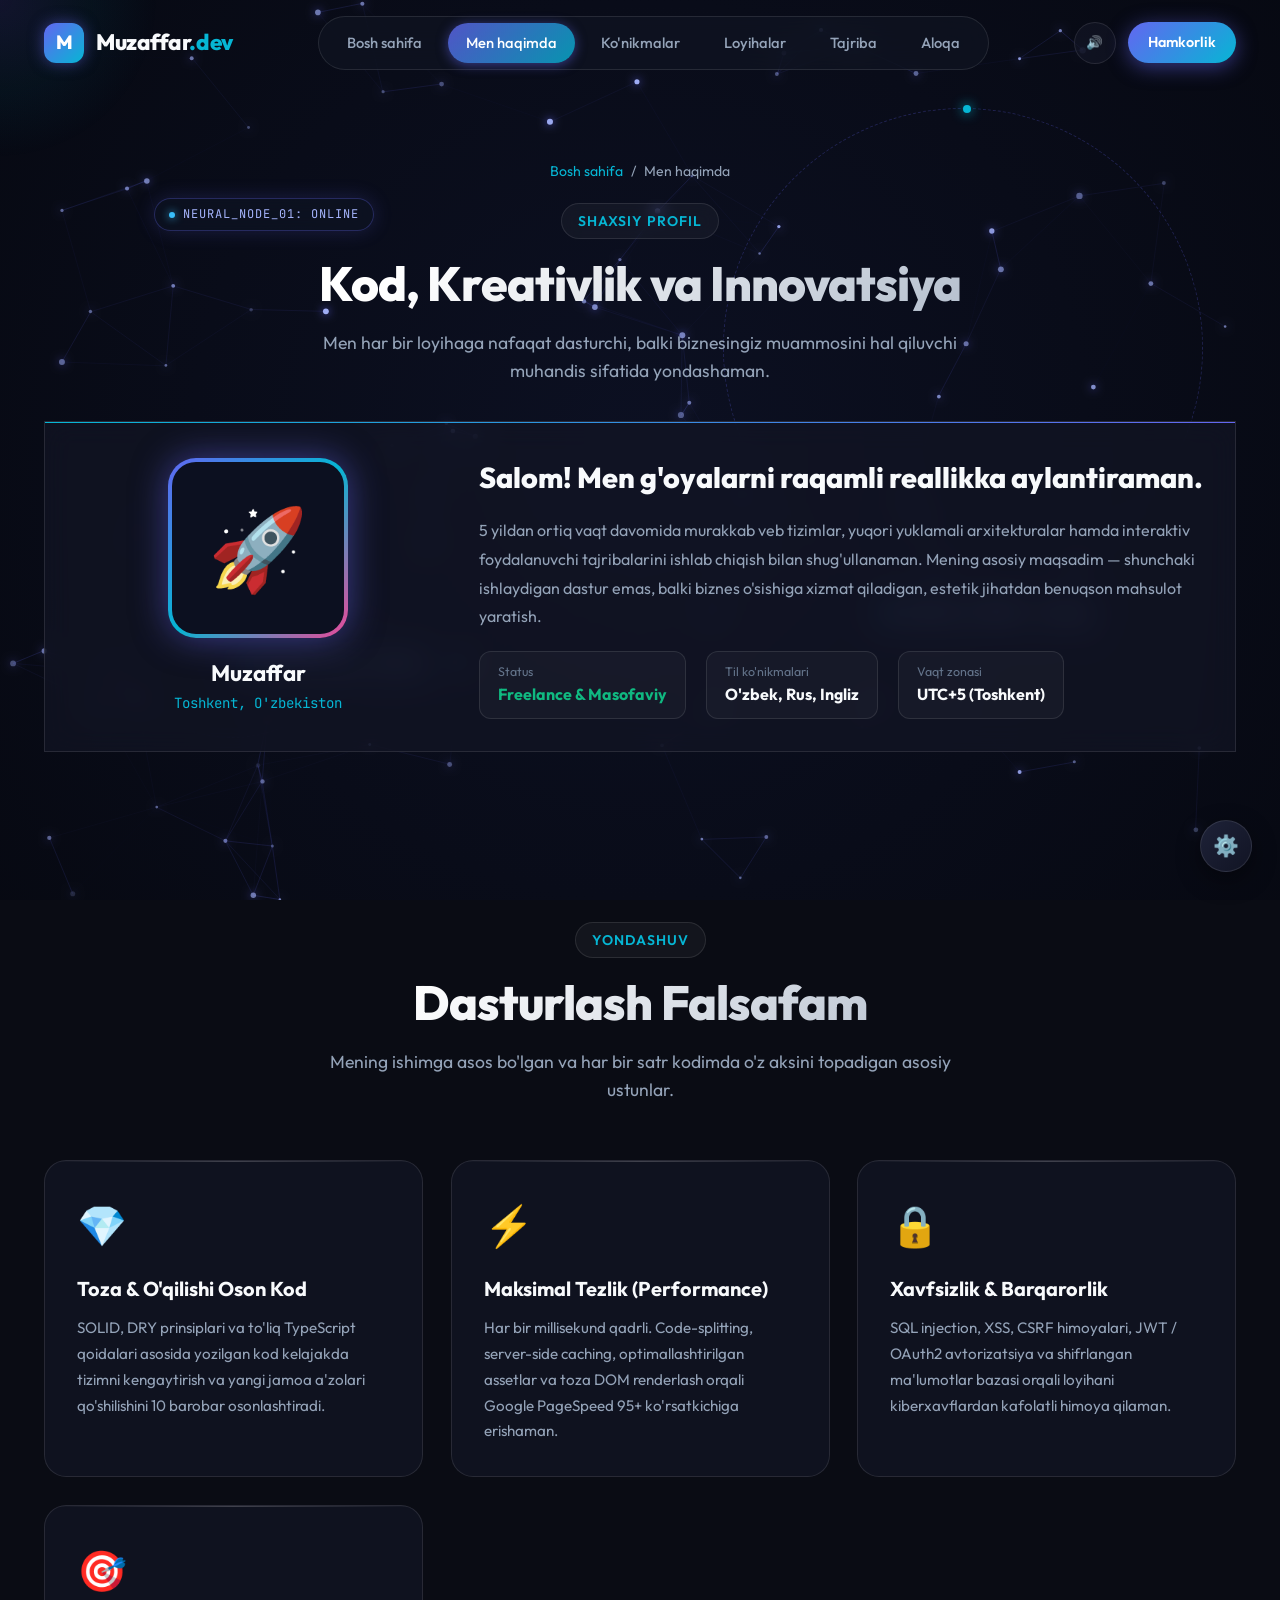
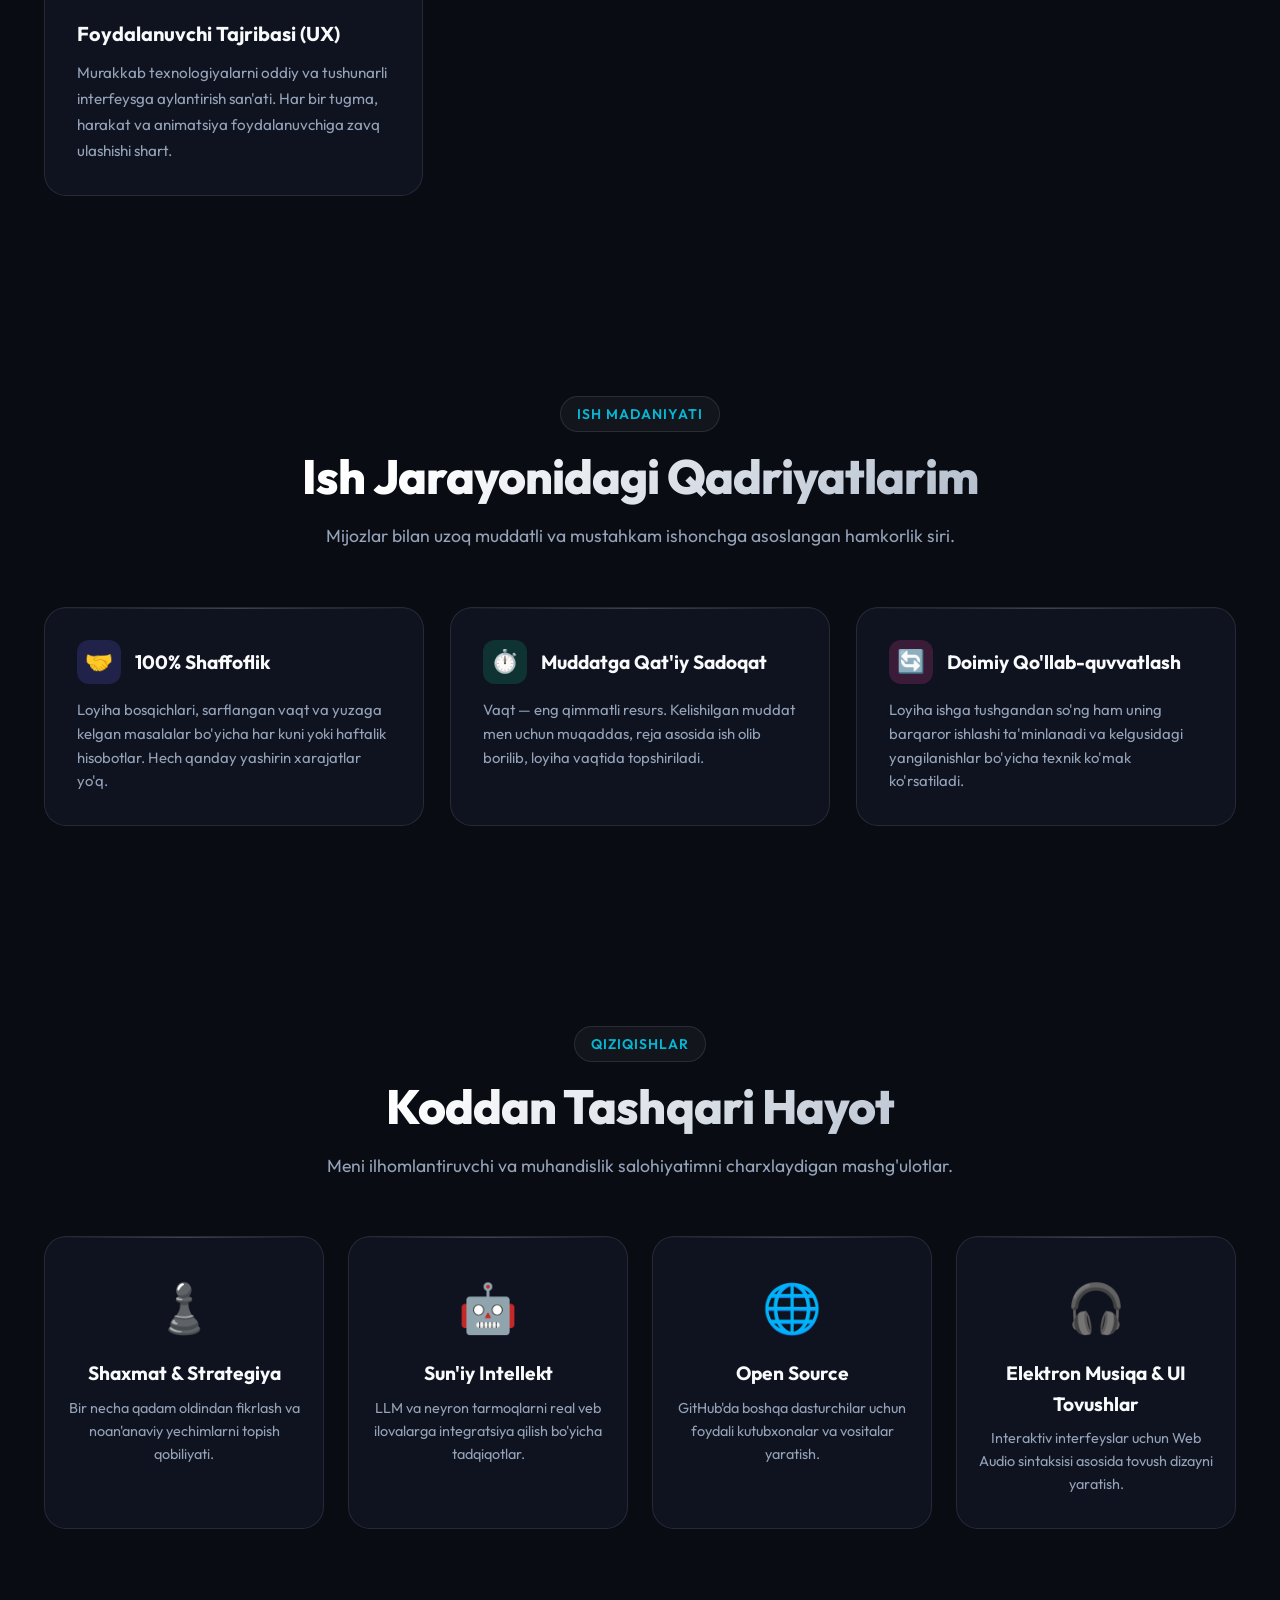
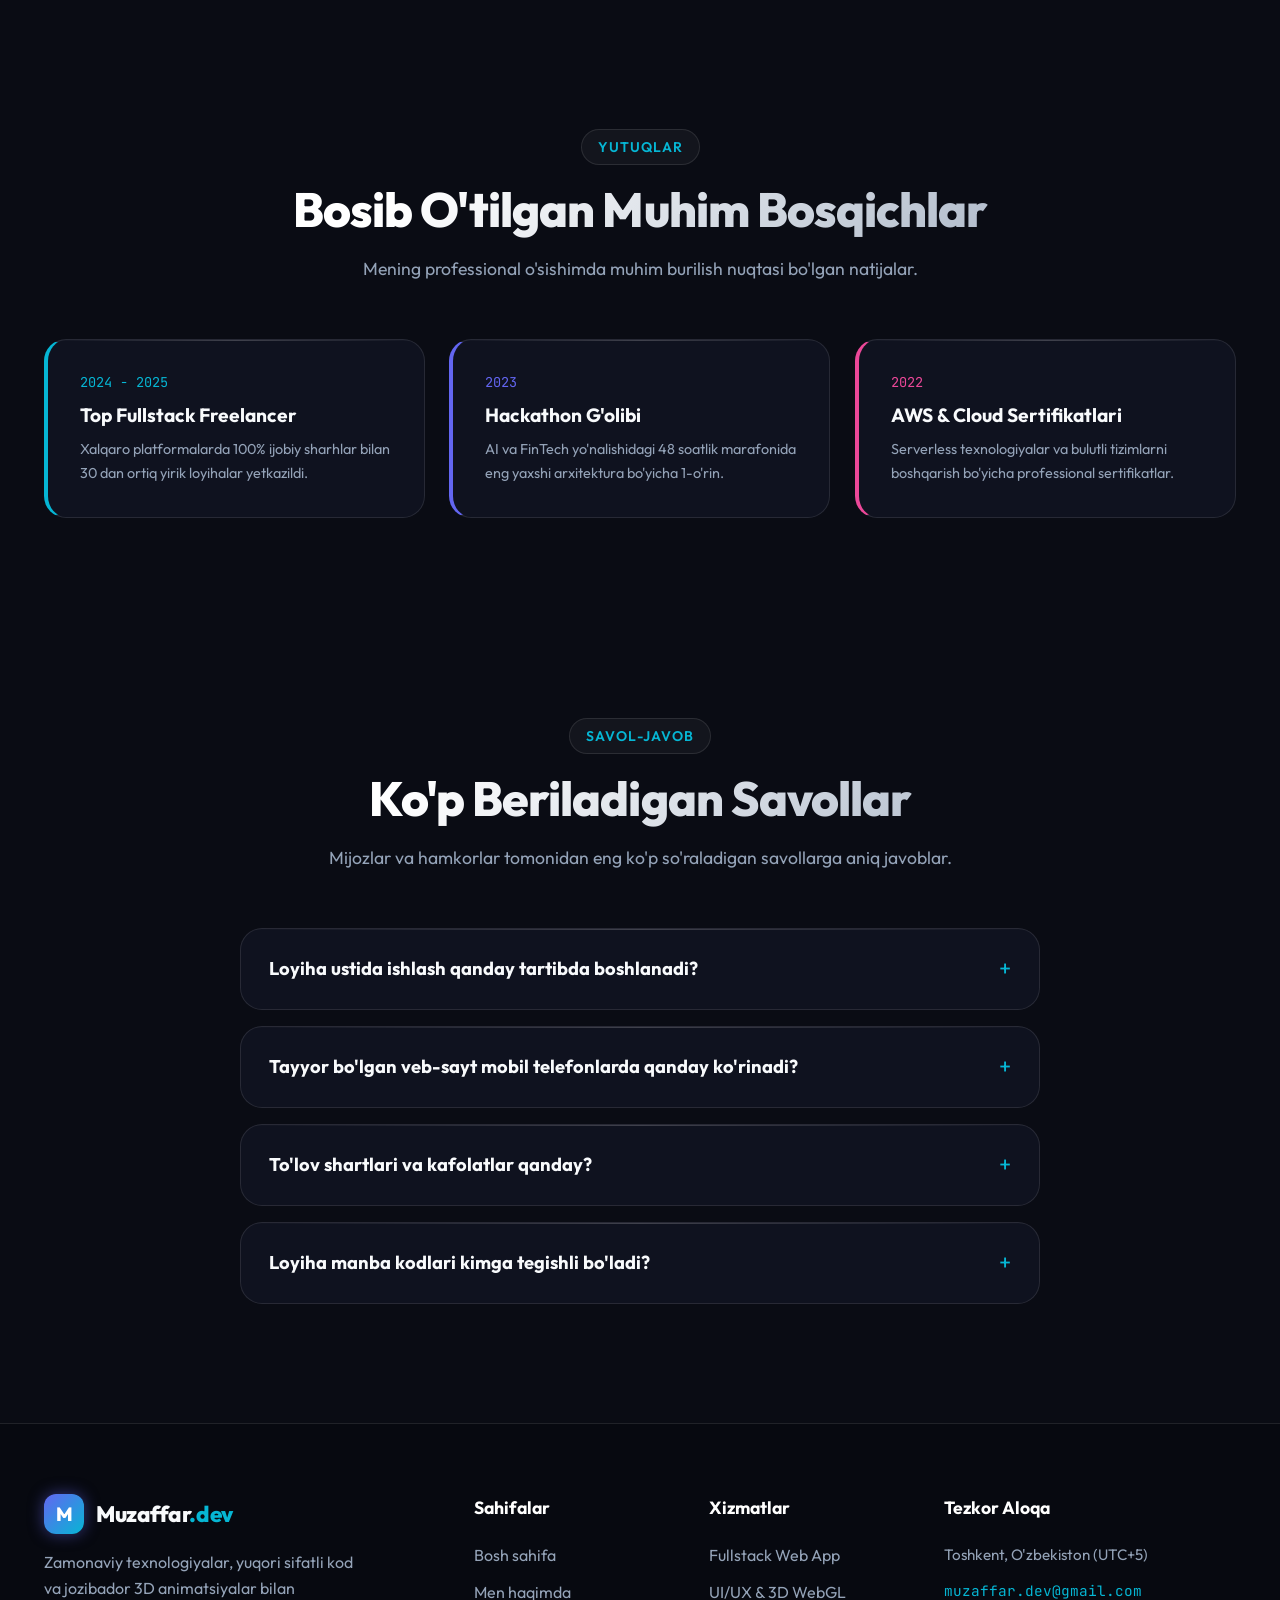
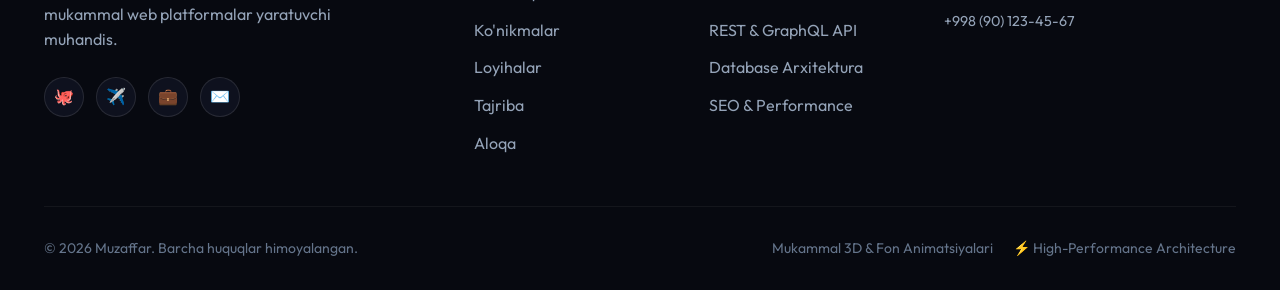
==== commit a742523e: "style" ====
--- a/about.html
+++ b/about.html
@@ -61,8 +61,8 @@
         Men har bir loyihaga nafaqat dasturchi, balki biznesingiz muammosini hal qiluvchi muhandis sifatida yondashaman.
       </p>
 
-      <div class="glass-card glow-border reveal-scale delay-3" style="margin-top: 48px; padding: 48px; text-align: left;">
-        <div style="display: grid; grid-template-columns: 1fr 2fr; gap: 40px; align-items: center;" class="about-hero-grid">
+      <div class="glass-card glow-border reveal-scale delay-3" style="margin-top: 36px; text-align: left;">
+        <div class="about-hero-grid">
           <div style="text-align: center;">
             <div style="width: 180px; height: 180px; margin: 0 auto; border-radius: 28px; background: linear-gradient(135deg, var(--primary), var(--secondary), var(--accent)); padding: 4px; box-shadow: 0 0 35px var(--primary-glow);">
               <div style="width: 100%; height: 100%; border-radius: 24px; background: #0c1020; display: flex; align-items: center; justify-content: center; font-size: 5rem;">
--- a/assets/css/style.css
+++ b/assets/css/style.css
@@ -573,43 +573,314 @@
   opacity: 1;
 }
 
-/* Responsive Media Queries */
-@media (max-width: 992px) {
+.hero-main-section {
+  padding-top: 160px;
+  min-height: 90vh;
+  display: flex;
+  align-items: center;
+}
+
+/* Common Grid Layout Classes for Responsiveness */
+.hero-grid-wrapper {
+  display: grid;
+  grid-template-columns: 1.2fr 0.8fr;
+  gap: 48px;
+  align-items: center;
+}
+
+.about-hero-grid {
+  display: grid;
+  grid-template-columns: 1fr 2fr;
+  gap: 40px;
+  align-items: center;
+}
+
+.case-study-grid {
+  display: grid;
+  grid-template-columns: 1.2fr 0.8fr;
+  gap: 40px;
+  align-items: center;
+}
+
+.form-row {
+  display: grid;
+  grid-template-columns: 1fr 1fr;
+  gap: 20px;
+  margin-bottom: 20px;
+}
+
+.timeline-wrapper {
+  max-width: 860px;
+  margin: 0 auto;
+  position: relative;
+}
+
+.timeline-bar {
+  position: absolute;
+  top: 0;
+  bottom: 0;
+  left: 24px;
+  width: 2px;
+  background: linear-gradient(180deg, var(--secondary), var(--primary), transparent);
+}
+
+.timeline-card {
+  margin-left: 60px;
+  margin-bottom: 36px;
+  position: relative;
+}
+
+.timeline-dot {
+  position: absolute;
+  left: -46px;
+  top: 28px;
+  width: 18px;
+  height: 18px;
+  border-radius: 50%;
+}
+
+/* ===================================================
+   COMPREHENSIVE RESPONSIVE MEDIA QUERIES
+   =================================================== */
+
+/* 1. Large Tablets & Small Laptops (max-width: 1024px) */
+@media (max-width: 1024px) {
+  .container {
+    padding: 0 20px;
+  }
+  .section {
+    padding: 80px 0;
+  }
+  .hero-grid-wrapper {
+    grid-template-columns: 1fr;
+    gap: 40px;
+    text-align: center;
+  }
+  .about-hero-grid {
+    grid-template-columns: 1fr;
+    gap: 32px;
+    text-align: center;
+  }
+  .case-study-grid {
+    grid-template-columns: 1fr;
+    gap: 32px;
+  }
   .footer-grid {
-    grid-template-columns: 1fr 1fr;
-  }
-}
-
+    grid-template-columns: 1.5fr 1fr 1fr;
+    gap: 30px;
+  }
+}
+
+/* 2. Tablets (max-width: 768px) */
 @media (max-width: 768px) {
+  .section {
+    padding: 60px 0;
+  }
+  .section-header {
+    margin-bottom: 36px;
+  }
+  .section-title {
+    font-size: clamp(1.8rem, 5vw, 2.4rem);
+  }
+  .section-desc {
+    font-size: 1rem;
+  }
+  .page-hero {
+    padding: 130px 0 50px 0;
+  }
+  .glass-card {
+    padding: 24px 20px;
+    border-radius: 18px;
+  }
+  .hero-grid-wrapper {
+    grid-template-columns: 1fr;
+    text-align: center;
+  }
+  .hero-grid-wrapper .btn-magnetic {
+    width: 100%;
+  }
+
+  /* Mobile Navigation Drawer */
   .nav-menu {
     position: fixed;
-    top: 75px;
-    left: 20px;
-    right: 20px;
+    top: 72px;
+    left: 14px;
+    right: 14px;
     flex-direction: column;
-    background: rgba(15, 18, 30, 0.96);
-    padding: 24px;
+    align-items: stretch;
+    background: rgba(12, 16, 28, 0.98);
+    padding: 20px 14px;
     border-radius: 20px;
     border: 1px solid var(--border-glass);
     display: none;
-    backdrop-filter: blur(24px);
-    box-shadow: 0 20px 40px rgba(0,0,0,0.8);
+    backdrop-filter: blur(28px);
+    box-shadow: 0 25px 60px rgba(0, 0, 0, 0.9);
+    z-index: 1002;
+    max-height: calc(100vh - 90px);
+    overflow-y: auto;
   }
   .nav-menu.open {
     display: flex;
+    animation: menuSlideDown 0.3s cubic-bezier(0.16, 1, 0.3, 1) forwards;
+  }
+  .nav-link {
+    width: 100%;
+    padding: 12px 18px;
+    font-size: 1rem;
+    border-radius: 12px;
+    justify-content: flex-start;
   }
   .menu-toggle {
     display: flex;
   }
+  .menu-toggle.active span:nth-child(1) {
+    transform: translateY(7px) rotate(45deg);
+  }
+  .menu-toggle.active span:nth-child(2) {
+    opacity: 0;
+  }
+  .menu-toggle.active span:nth-child(3) {
+    transform: translateY(-7px) rotate(-45deg);
+  }
+
+  /* Form & Footer */
+  .form-row {
+    grid-template-columns: 1fr;
+    gap: 16px;
+    margin-bottom: 16px;
+  }
+  .footer-grid {
+    grid-template-columns: 1fr 1fr;
+    gap: 28px;
+  }
+  .footer-bottom {
+    flex-direction: column;
+    gap: 14px;
+    text-align: center;
+  }
+
+  /* Experience Timeline on Tablet */
+  .timeline-bar {
+    left: 18px;
+  }
+  .timeline-card {
+    margin-left: 48px;
+    margin-bottom: 28px;
+    padding: 22px 18px;
+  }
+  .timeline-dot {
+    left: -39px;
+    top: 24px;
+    width: 16px;
+    height: 16px;
+  }
+  .hide-mobile {
+    display: none !important;
+  }
+}
+
+/* 3. Small Mobile Phones (max-width: 480px) */
+@media (max-width: 480px) {
+  .container {
+    padding: 0 14px;
+  }
+  .section {
+    padding: 48px 0;
+  }
+  .page-hero {
+    padding: 110px 0 35px 0;
+  }
+  .section-title {
+    font-size: 1.65rem;
+  }
+  .glass-card {
+    padding: 20px 16px;
+    border-radius: 16px;
+  }
+  .brand-logo {
+    font-size: 1.15rem;
+    gap: 8px;
+  }
+  .logo-badge {
+    width: 34px;
+    height: 34px;
+    font-size: 1rem;
+  }
+  .btn {
+    padding: 11px 20px;
+    font-size: 0.9rem;
+    width: 100%;
+  }
+  .nav-actions .btn-primary {
+    display: none; /* Hide collaborate button in navbar header on tiny screens to avoid crowding */
+  }
+
+  /* Experience Timeline on Small Mobile */
+  .timeline-bar {
+    left: 12px;
+  }
+  .timeline-card {
+    margin-left: 34px;
+    margin-bottom: 24px;
+    padding: 18px 14px;
+  }
+  .timeline-dot {
+    left: -29px;
+    top: 20px;
+    width: 14px;
+    height: 14px;
+  }
+
+  /* Footer on Mobile */
   .footer-grid {
     grid-template-columns: 1fr;
-  }
-  .footer-bottom {
-    flex-direction: column;
-    gap: 16px;
-    text-align: center;
+    gap: 24px;
+  }
+
+  /* Floating Switcher Controls on Mobile */
+  .floating-control-dock {
+    bottom: 16px;
+    right: 16px;
+  }
+  .dock-trigger-btn {
+    width: 46px;
+    height: 46px;
+    font-size: 1.15rem;
+  }
+  .bg-switcher-card {
+    width: calc(100vw - 32px);
+    max-width: 280px;
+    padding: 12px 14px;
   }
   .bg-switcher-options {
     flex-direction: column;
-  }
-}
+    gap: 6px;
+  }
+  .bg-mode-btn {
+    padding: 10px 12px;
+    font-size: 0.82rem;
+    justify-content: flex-start;
+  }
+}
+
+/* 4. Touch Devices & Cursor Optimizations */
+@media (hover: none) and (pointer: coarse) {
+  #cursor-glow {
+    display: none !important;
+  }
+  .tilt-card {
+    transform: none !important;
+  }
+}
+
+@keyframes menuSlideDown {
+  from {
+    opacity: 0;
+    transform: translateY(-15px);
+  }
+  to {
+    opacity: 1;
+    transform: translateY(0);
+  }
+}
+
--- a/assets/css/backgrounds.css
+++ b/assets/css/backgrounds.css
@@ -258,3 +258,34 @@
   66% { border-radius: 60% 40% 30% 70% / 60% 30% 70% 40%; transform: scale(0.9) translate(-25px, 25px); }
   100% { border-radius: 50% 50% 50% 50%; transform: scale(1) translate(0, 0); }
 }
+
+/* Mobile optimizations for matched background elements */
+@media (max-width: 768px) {
+  .neural-node-ring {
+    transform: scale(0.65) !important;
+    opacity: 0.35;
+  }
+  .neural-data-chip {
+    font-size: 0.68rem;
+    padding: 4px 10px;
+    opacity: 0.6;
+  }
+  .cyber-hud-badge {
+    font-size: 0.68rem;
+    padding: 5px 10px;
+    opacity: 0.6;
+  }
+  .cyber-reticle {
+    transform: scale(0.7) !important;
+    opacity: 0.35;
+  }
+  .aurora-glass-prism {
+    transform: scale(0.65) !important;
+    opacity: 0.35;
+  }
+  .aurora-crystal-tag {
+    font-size: 0.7rem;
+    padding: 5px 10px;
+    opacity: 0.6;
+  }
+}
--- a/assets/css/animations.css
+++ b/assets/css/animations.css
@@ -57,6 +57,20 @@
 .reveal-slide-right.revealed {
   opacity: 1;
   transform: translateX(0);
+}
+
+/* Mobile: Use subtle vertical rise instead of wide horizontal slides */
+@media (max-width: 640px) {
+  .reveal-slide-left,
+  .reveal-slide-right,
+  .reveal-fade-up {
+    transform: translateY(24px);
+  }
+  .reveal-slide-left.revealed,
+  .reveal-slide-right.revealed,
+  .reveal-fade-up.revealed {
+    transform: translateY(0);
+  }
 }
 
 /* Stagger delays */
